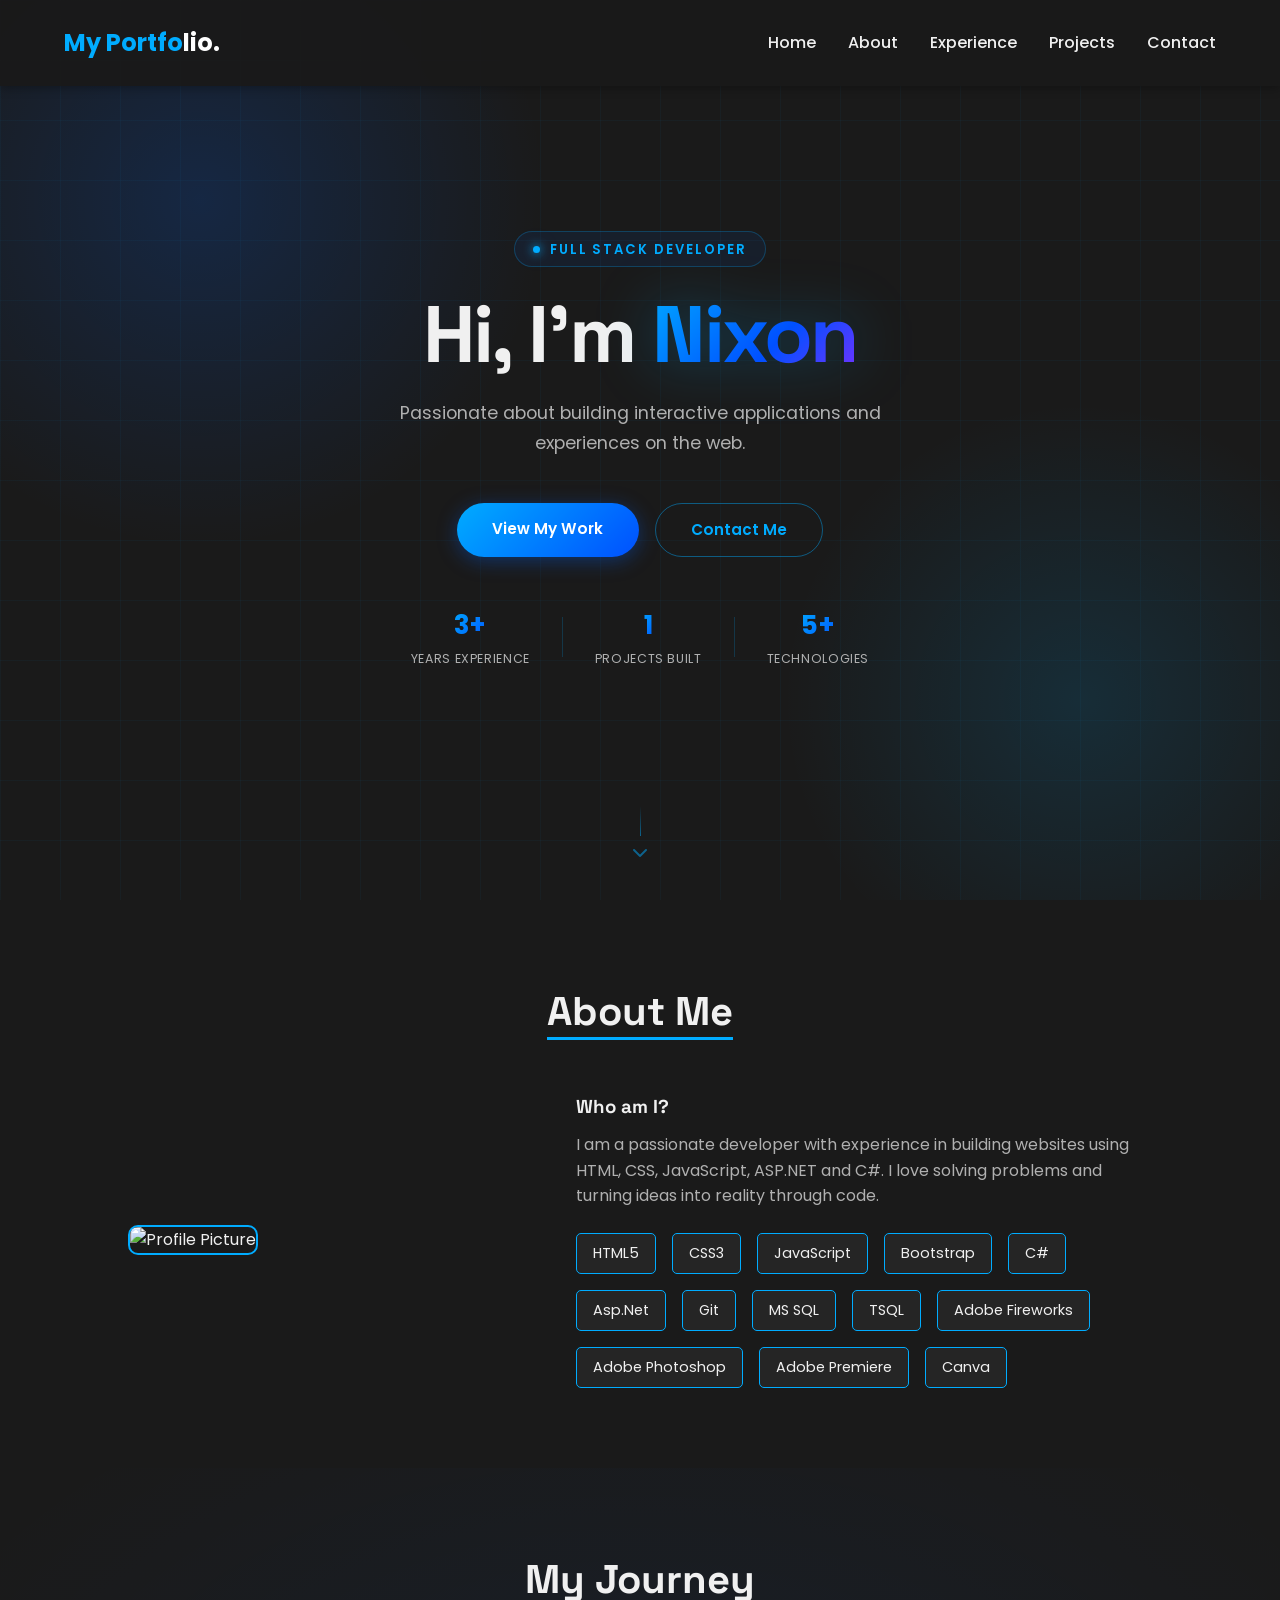
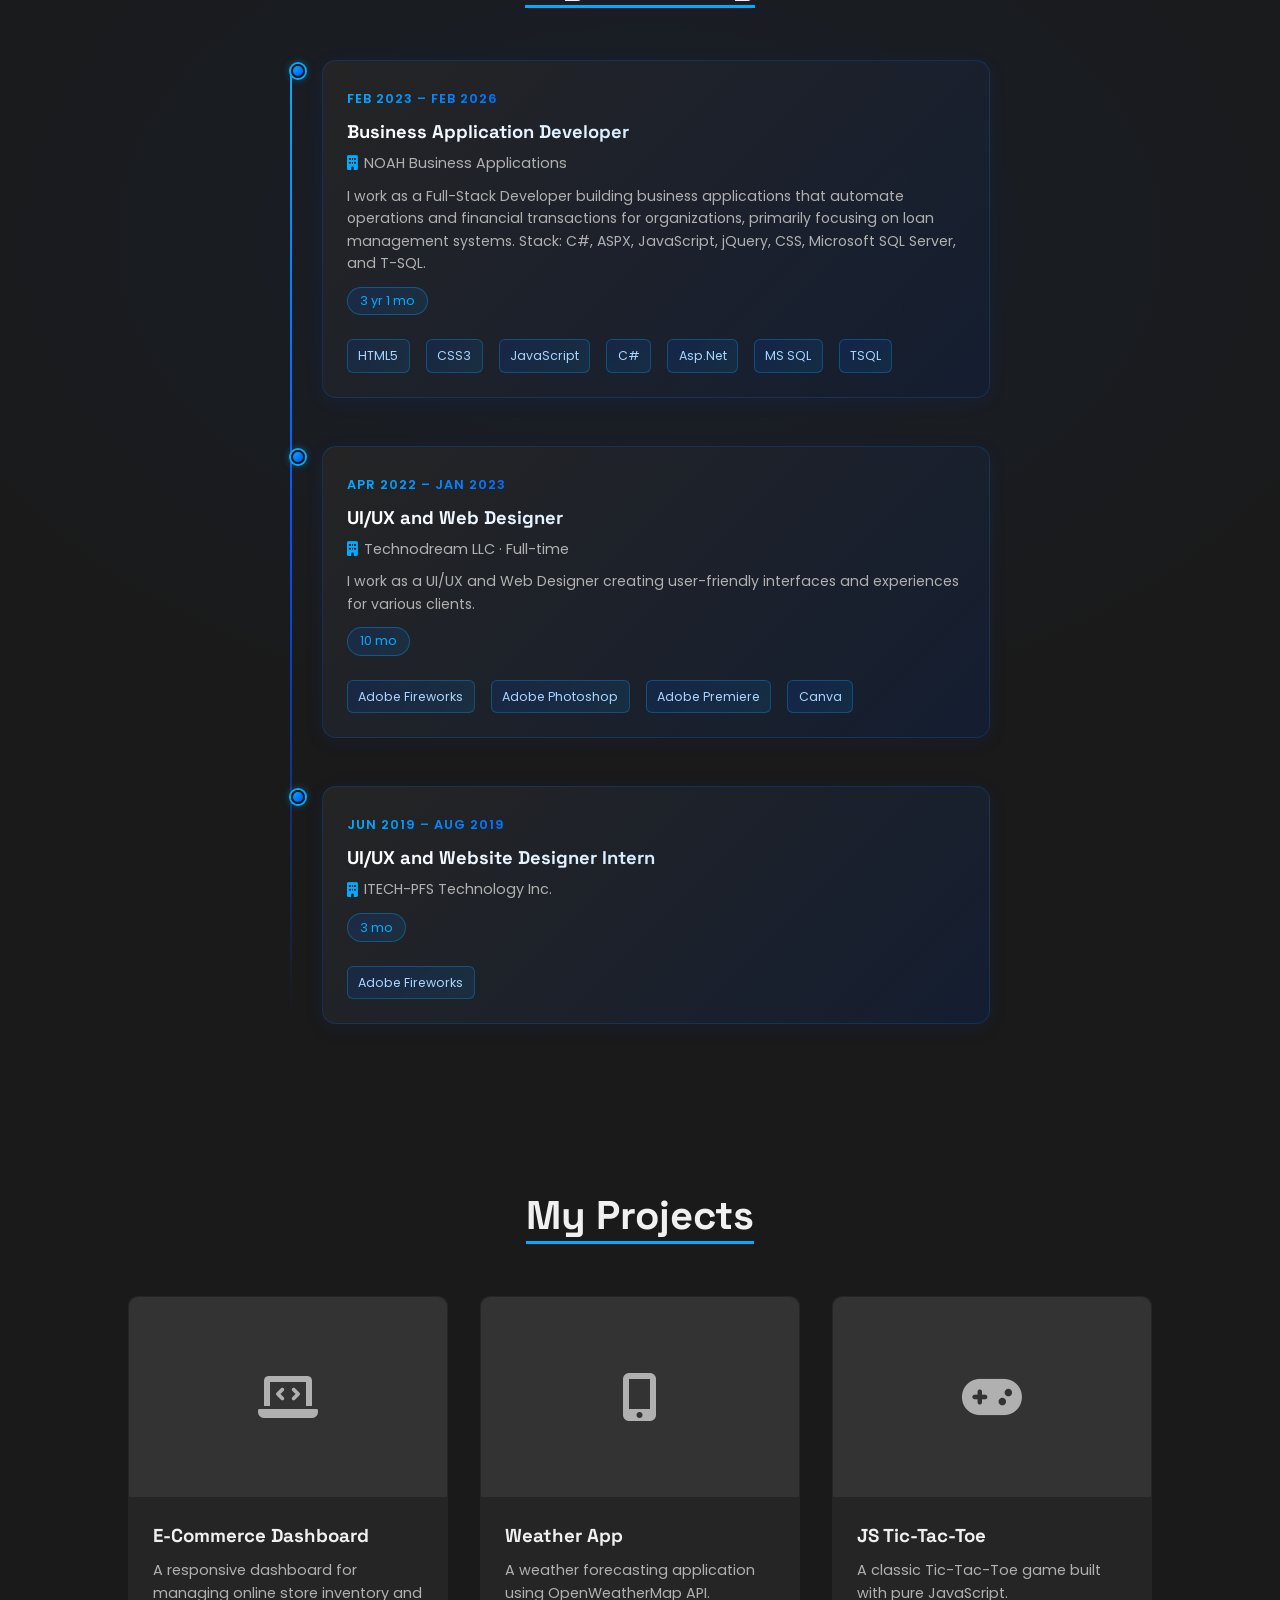
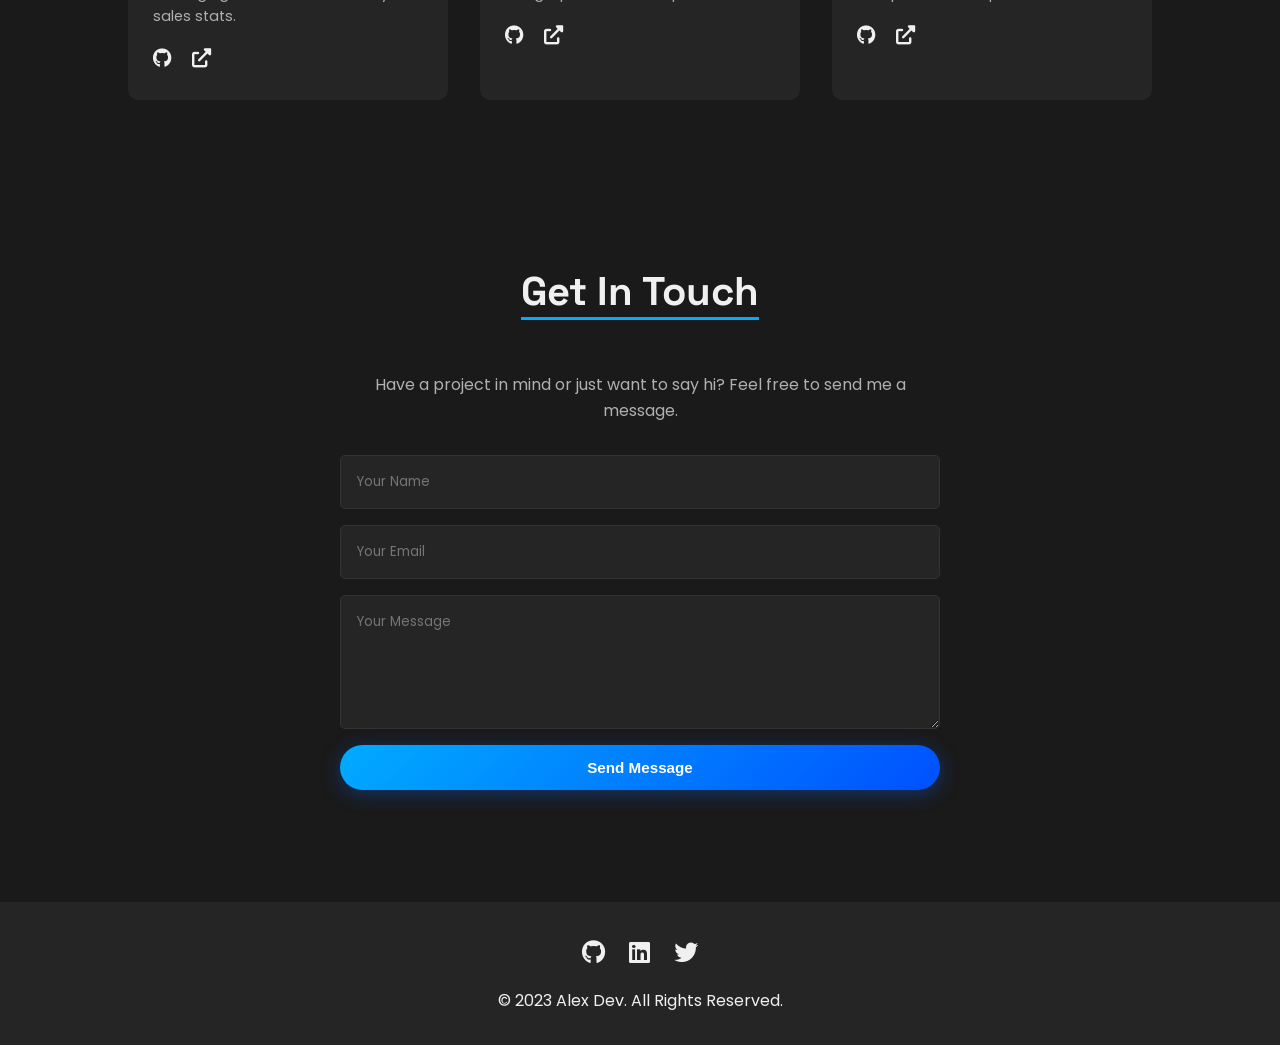
==== index.html @ 1239290d "rename Index.html to index.html" ====
<!DOCTYPE html>
<html lang="en">
<head>
    <meta charset="UTF-8">
    <meta name="viewport" content="width=device-width, initial-scale=1.0">
    <title>My Portfolio</title>
    <!-- Google Fonts -->
    <link href="https://fonts.googleapis.com/css2?family=Space+Grotesk:wght@500;700&family=Poppins:wght@300;400;600&display=swap" rel="stylesheet">
    <!-- Font Awesome for Icons -->
    <link rel="stylesheet" href="https://cdnjs.cloudflare.com/ajax/libs/font-awesome/6.0.0/css/all.min.css">
    <link rel="stylesheet" href="style.css">

    <script src="script.js" defer></script>
</head>
<body>

    <!-- Navigation -->
    <nav>
        <div class="logo">My Portfo<span style="color: white;">lio.</span></div>
        <ul class="nav-links">
            <li><a href="#home">Home</a></li>
            <li><a href="#about">About</a></li>
            <li><a href="#experience">Experience</a></li>
            <li><a href="#projects">Projects</a></li>
            <li><a href="#contact">Contact</a></li>
        </ul>
    </nav>

    <!-- Hero Section -->
    <section id="home" class="hero">
        <div class="hero-grid"></div>
        <div class="hero-content">
            <p class="hero-label"><span></span> Full Stack Developer</p>
            <h1>Hi, I'm <span>Nixon</span></h1>
            <p class="hero-sub">Passionate about building interactive applications and experiences on the web.</p>
            <div class="hero-btns">
                <a href="#projects" class="btn">View My Work</a>
                <a href="#contact" class="btn btn-outline">Contact Me</a>
            </div>
            <div class="hero-stats">
                <div class="hero-stat">
                    <strong>3+</strong>
                    <span>Years Experience</span>
                </div>
                <div class="hero-divider"></div>
                <div class="hero-stat">
                    <strong>1</strong>
                    <span>Projects Built</span>
                </div>
                <div class="hero-divider"></div>
                <div class="hero-stat">
                    <strong>5+</strong>
                    <span>Technologies</span>
                </div>
            </div>
        </div>
        <div class="scroll-indicator">
            <i class="fas fa-chevron-down"></i>
        </div>
    </section>

    <!-- About Section -->
    <section id="about">
        <h2 class="section-title"><span>About Me</span></h2>
        <div class="about-container">
            <div class="about-img">
                <!-- Replace src with your image -->
                <img src="https://via.placeholder.com/400x400" alt="Profile Picture">
            </div>
            <div class="about-text">
                <h3>Who am I?</h3>
                <p style="color: var(--text-gray); margin-top: 10px;">
                    I am a passionate developer with experience in building websites using HTML, CSS, JavaScript, ASP.NET and C#. I love solving problems and turning ideas into reality through code.
                </p>
                <div class="skills">
                    <span class="skill-tag">HTML5</span>
                    <span class="skill-tag">CSS3</span>
                    <span class="skill-tag">JavaScript</span>
                    <span class="skill-tag">Bootstrap</span>
                    <span class="skill-tag">C#</span>
                    <span class="skill-tag">Asp.Net</span>
                    <span class="skill-tag">Git</span>
                    <span class="skill-tag">MS SQL</span>
                    <span class="skill-tag">TSQL</span>
                    <span class="skill-tag">Adobe Fireworks</span>
                    <span class="skill-tag">Adobe Photoshop</span>
                    <span class="skill-tag">Adobe Premiere</span>
                    <span class="skill-tag">Canva</span>
                </div>
            </div>
        </div>
    </section>

    <!-- Experience Section -->
    <section id="experience">
        <h2 class="section-title"><span>My Journey</span></h2>
        <div class="timeline">

            <div class="timeline-item">
                <div class="timeline-marker">
                    <div class="timeline-dot"></div>
                </div>
                <div class="timeline-content">
                    <span class="timeline-date">Feb 2023 – Feb 2026</span>
                    <h3>Business Application Developer</h3>
                    <p class="timeline-company"><i class="fas fa-building"></i> NOAH Business Applications</p>
                    <p class="timeline-desc">I work as a Full-Stack Developer building business applications that automate operations and financial transactions for organizations, primarily focusing on loan management systems. Stack: C#, ASPX, JavaScript, jQuery, CSS, Microsoft SQL Server, and T-SQL.</p>
                    <span class="timeline-duration">3 yr 1 mo</span>
                     <div class="skills">
                        <span class="skill-tag-experience">HTML5</span>
                        <span class="skill-tag-experience">CSS3</span>
                        <span class="skill-tag-experience">JavaScript</span>
                        <span class="skill-tag-experience">C#</span>
                        <span class="skill-tag-experience">Asp.Net</span>
                        <span class="skill-tag-experience">MS SQL</span>
                        <span class="skill-tag-experience">TSQL</span>
                    </div>
                </div>
            </div>

            <div class="timeline-item">
                <div class="timeline-marker">
                    <div class="timeline-dot"></div>
                </div>
                <div class="timeline-content">
                    <span class="timeline-date">Apr 2022 – Jan 2023</span>
                    <h3>UI/UX and Web Designer</h3>
                    <p class="timeline-company"><i class="fas fa-building"></i> Technodream LLC · Full-time</p>
                    <p class="timeline-desc">I work as a UI/UX and Web Designer creating user-friendly interfaces and experiences for various clients.</p>
                    <span class="timeline-duration">10 mo</span>
                    <div class="skills">
                        <span class="skill-tag-experience">Adobe Fireworks</span>
                        <span class="skill-tag-experience">Adobe Photoshop</span>
                        <span class="skill-tag-experience">Adobe Premiere</span>
                        <span class="skill-tag-experience">Canva</span>
                    </div>
                </div>
            </div>

            <div class="timeline-item">
                <div class="timeline-marker">
                    <div class="timeline-dot"></div>
                </div>
                <div class="timeline-content">
                    <span class="timeline-date">Jun 2019 – Aug 2019</span>
                    <h3>UI/UX and Website Designer Intern</h3>
                    <p class="timeline-company"><i class="fas fa-building"></i> ITECH-PFS Technology Inc.</p>
                    <span class="timeline-duration">3 mo</span>
                     <div class="skills">
                        <span class="skill-tag-experience">Adobe Fireworks</span>
                    </div>
                </div>
            </div>

        </div>
    </section>

    <!-- Projects Section -->
    <section id="projects">
        <h2 class="section-title"><span>My Projects</span></h2>
        <div class="projects-grid">
            
            <!-- Project 1 -->
            <div class="project-card">
                <div class="project-img">
                    <i class="fas fa-laptop-code fa-3x"></i>
                </div>
                <div class="project-info">
                    <h3>E-Commerce Dashboard</h3>
                    <p>A responsive dashboard for managing online store inventory and sales stats.</p>
                    <div class="project-links">
                        <a href="#"><i class="fab fa-github"></i></a>
                        <a href="#"><i class="fas fa-external-link-alt"></i></a>
                    </div>
                </div>
            </div>

            <!-- Project 2 -->
            <div class="project-card">
                <div class="project-img">
                    <i class="fas fa-mobile-alt fa-3x"></i>
                </div>
                <div class="project-info">
                    <h3>Weather App</h3>
                    <p>A weather forecasting application using OpenWeatherMap API.</p>
                    <div class="project-links">
                        <a href="#"><i class="fab fa-github"></i></a>
                        <a href="#"><i class="fas fa-external-link-alt"></i></a>
                    </div>
                </div>
            </div>

            <!-- Project 3 -->
            <div class="project-card">
                <div class="project-img">
                    <i class="fas fa-gamepad fa-3x"></i>
                </div>
                <div class="project-info">
                    <h3>JS Tic-Tac-Toe</h3>
                    <p>A classic Tic-Tac-Toe game built with pure JavaScript.</p>
                    <div class="project-links">
                        <a href="#"><i class="fab fa-github"></i></a>
                        <a href="#"><i class="fas fa-external-link-alt"></i></a>
                    </div>
                </div>
            </div>

        </div>
    </section>

    <!-- Contact Section -->
    <section id="contact">
        <h2 class="section-title"><span>Get In Touch</span></h2>
        <div class="contact-container">
            <p style="color: var(--text-gray); margin-bottom: 2rem;">
                Have a project in mind or just want to say hi? Feel free to send me a message.
            </p>
            <form class="contact-form">
                <input type="text" placeholder="Your Name" required>
                <input type="email" placeholder="Your Email" required>
                <textarea rows="5" placeholder="Your Message" required></textarea>
                <button type="submit" class="btn">Send Message</button>
            </form>
        </div>
    </section>

    <!-- Footer -->
    <footer>
        <div class="social-links">
            <a href="#"><i class="fab fa-github"></i></a>
            <a href="#"><i class="fab fa-linkedin"></i></a>
            <a href="#"><i class="fab fa-twitter"></i></a>
        </div>
        <p>&copy; 2023 Alex Dev. All Rights Reserved.</p>
    </footer>

</body>
</html>
---- style.css ----
/* --- CSS VARIABLES & RESET --- */
        :root {
            --primary-color: #00acff; /* Blue Accent */
            --bg-dark: #1a1a1a;
            --bg-light: #252525;
            --text-light: #f0f0f0;
            --text-gray: #b0b0b0;
            --transition: all 0.3s ease-in-out;
        }

        * {
            margin: 0;
            padding: 0;
            box-sizing: border-box;
        }

        html {
            scroll-behavior: smooth;
        }

        body {
            font-family: 'Poppins', sans-serif;
            background-color: var(--bg-dark);
            color: var(--text-light);
            line-height: 1.6;
        }

        h1, h2, h3 {
            font-family: 'Space Grotesk', sans-serif;
        }

        a {
            text-decoration: none;
            color: inherit;
        }

        ul {
            list-style: none;
        }

        /* --- NAVIGATION --- */
        nav {
            display: flex;
            justify-content: space-between;
            align-items: center;
            padding: 1.5rem 5%;
            background-color: rgba(26, 26, 26, 0.95);
            position: fixed;
            width: 100%;
            top: 0;
            z-index: 1000;
            box-shadow: 0 2px 10px rgba(0,0,0,0.3);
        }

        .logo {
            font-size: 1.5rem;
            font-weight: 700;
            color: var(--primary-color);
        }

        .nav-links {
            display: flex;
            gap: 2rem;
        }

        .nav-links a {
            font-weight: 500;
            transition: var(--transition);
        }

        .nav-links a:hover {
            color: var(--primary-color);
        }

        /* --- HERO SECTION --- */
        .hero {
            height: 100vh;
            display: flex;
            align-items: center;
            justify-content: center;
            text-align: center;
            padding: 0 20px;
            position: relative;
            overflow: hidden;
            background: #1a1a1a;
        }

        /* Animated gradient orbs */
        .hero::before {
            content: '';
            position: absolute;
            width: 700px;
            height: 700px;
            border-radius: 50%;
            background: radial-gradient(circle, rgba(0, 100, 255, 0.18) 0%, transparent 70%);
            top: -150px;
            left: -150px;
            animation: orbFloat 10s ease-in-out infinite alternate;
            pointer-events: none;
        }

        .hero::after {
            content: '';
            position: absolute;
            width: 600px;
            height: 600px;
            border-radius: 50%;
            background: radial-gradient(circle, rgba(0, 172, 255, 0.13) 0%, transparent 70%);
            bottom: -100px;
            right: -100px;
            animation: orbFloat 13s ease-in-out infinite alternate-reverse;
            pointer-events: none;
        }

        @keyframes orbFloat {
            from { transform: translate(0, 0) scale(1); }
            to   { transform: translate(60px, 40px) scale(1.1); }
        }

        /* Subtle grid lines */
        .hero-grid {
            position: absolute;
            inset: 0;
            background-image:
                linear-gradient(rgba(0, 172, 255, 0.04) 1px, transparent 1px),
                linear-gradient(90deg, rgba(0, 172, 255, 0.04) 1px, transparent 1px);
            background-size: 60px 60px;
            pointer-events: none;
        }

        .hero-content {
            position: relative;
            z-index: 1;
            animation: fadeUp 0.9s ease both;
        }

        @keyframes fadeUp {
            from { opacity: 0; transform: translateY(28px); }
            to   { opacity: 1; transform: translateY(0); }
        }

        .hero-label {
            display: inline-flex;
            align-items: center;
            gap: 0.6rem;
            font-size: 0.82rem;
            font-weight: 600;
            letter-spacing: 0.15em;
            text-transform: uppercase;
            color: #00acff;
            margin-bottom: 1.5rem;
            background: rgba(0, 100, 255, 0.08);
            border: 1px solid rgba(0, 172, 255, 0.25);
            padding: 0.4rem 1.1rem;
            border-radius: 50px;
            backdrop-filter: blur(4px);
        }

        .hero-label span {
            display: inline-block;
            width: 7px;
            height: 7px;
            border-radius: 50%;
            background: #00acff;
            box-shadow: 0 0 10px #00acff, 0 0 20px rgba(0,172,255,0.4);
            animation: pulse 2s ease infinite;
        }

        @keyframes pulse {
            0%, 100% { opacity: 1; box-shadow: 0 0 10px #00acff, 0 0 20px rgba(0,172,255,0.4); }
            50%       { opacity: 0.5; box-shadow: 0 0 4px #00acff; }
        }

        .hero-content h1 {
            font-size: clamp(3rem, 7.5vw, 5rem);
            font-weight: 700;
            line-height: 1.08;
            letter-spacing: -0.03em;
            margin-bottom: 1.25rem;
        }

        .hero-content h1 span {
            background: linear-gradient(135deg, #00acff 0%, #0050ff 60%, #7b2fff 100%);
            -webkit-background-clip: text;
            -webkit-text-fill-color: transparent;
            background-clip: text;
            filter: drop-shadow(0 0 30px rgba(0, 172, 255, 0.35));
        }

        .hero-sub {
            font-size: 1.1rem;
            color: var(--text-gray);
            max-width: 500px;
            margin: 0 auto 2.75rem;
            line-height: 1.75;
        }

        .hero-btns {
            display: flex;
            gap: 1rem;
            justify-content: center;
            flex-wrap: wrap;
        }

        /* Floating badges below buttons */
        .hero-stats {
            display: flex;
            gap: 2rem;
            justify-content: center;
            margin-top: 3rem;
            flex-wrap: wrap;
        }

        .hero-stat {
            display: flex;
            flex-direction: column;
            align-items: center;
            gap: 0.2rem;
        }

        .hero-stat strong {
            font-size: 1.6rem;
            font-weight: 700;
            background: linear-gradient(135deg, #00acff, #0050ff);
            -webkit-background-clip: text;
            -webkit-text-fill-color: transparent;
            background-clip: text;
        }

        .hero-stat span {
            font-size: 0.78rem;
            color: var(--text-gray);
            letter-spacing: 0.05em;
            text-transform: uppercase;
        }

        .hero-divider {
            width: 1px;
            height: 40px;
            background: rgba(0, 172, 255, 0.2);
            align-self: center;
        }

        /* --- SCROLL INDICATOR --- */
        .scroll-indicator {
            position: absolute;
            bottom: 2.5rem;
            left: 50%;
            transform: translateX(-50%);
            color: rgba(0, 172, 255, 0.5);
            font-size: 1rem;
            animation: bounce 2s ease infinite;
            z-index: 1;
            display: flex;
            flex-direction: column;
            align-items: center;
            gap: 0.3rem;
        }

        .scroll-indicator::before {
            content: '';
            display: block;
            width: 1px;
            height: 30px;
            background: linear-gradient(to bottom, transparent, rgba(0, 172, 255, 0.5));
            margin-bottom: 0.2rem;
        }

        @keyframes bounce {
            0%, 100% { transform: translateX(-50%) translateY(0); opacity: 0.5; }
            50%       { transform: translateX(-50%) translateY(8px); opacity: 1; }
        }

        .btn {
            display: inline-block;
            padding: 0.85rem 2.2rem;
            background: linear-gradient(135deg, #00acff, #0050ff);
            color: #fff;
            border-radius: 50px;
            font-weight: 600;
            font-size: 0.95rem;
            transition: var(--transition);
            border: none;
            box-shadow: 0 4px 20px rgba(0, 100, 255, 0.35);
            position: relative;
            overflow: hidden;
        }

        .btn::after {
            content: '';
            position: absolute;
            inset: 0;
            background: linear-gradient(135deg, rgba(255,255,255,0.15), transparent);
            opacity: 0;
            transition: opacity 0.3s;
        }

        .btn:hover {
            transform: translateY(-2px);
            box-shadow: 0 8px 30px rgba(0, 100, 255, 0.5);
        }

        .btn:hover::after {
            opacity: 1;
        }

        .btn-outline {
            background: transparent;
            color: #00acff;
            border: 1.5px solid rgba(0, 172, 255, 0.45);
            box-shadow: none;
        }

        .btn-outline:hover {
            background: rgba(0, 100, 255, 0.1);
            border-color: #00acff;
            box-shadow: 0 0 20px rgba(0, 172, 255, 0.2);
            transform: translateY(-2px);
        }

        .btn-outline::after {
            display: none;
        }

        /* --- SECTIONS GENERAL --- */
        section {
            padding: 5rem 10%;
        }

        .section-title {
            text-align: center;
            font-size: 2.5rem;
            margin-bottom: 3rem;
        }

        .section-title span {
            border-bottom: 3px solid var(--primary-color);
        }

        /* --- ABOUT SECTION --- */
        .about-container {
            display: flex;
            align-items: center;
            gap: 3rem;
            flex-wrap: wrap;
            justify-content: center;
        }

        .about-img {
            flex: 1;
            min-width: 300px;
            max-width: 400px;
        }

        .about-img img {
            width: 100%;
            border-radius: 10px;
            border: 2px solid var(--primary-color);
        }

        .about-text {
            flex: 1;
            min-width: 300px;
        }

        .skills {
            margin-top: 1.5rem;
            display: flex;
            flex-wrap: wrap;
            gap: 1rem;
        }

        .skill-tag {
            background-color: var(--bg-light);
            padding: 0.5rem 1rem;
            border-radius: 5px;
            font-size: 0.9rem;
            border: 1px solid var(--primary-color);
        }


        /* --- EXPERIENCE / TIMELINE --- */
        #experience {
            background: radial-gradient(ellipse 90% 60% at 50% 30%, rgba(0, 100, 255, 0.07) 0%, transparent 70%);
            position: relative;
        }

        .timeline {
            position: relative;
            max-width: 700px;
            margin: 0 auto;
            padding-left: 2rem;
        }

        .timeline::before {
            content: '';
            position: absolute;
            left: 0;
            top: 8px;
            bottom: 8px;
            width: 2px;
            background: linear-gradient(to bottom, #00acff, #0050ff, transparent);
        }

        .timeline-item {
            position: relative;
            display: flex;
            gap: 1.75rem;
            padding-bottom: 3rem;
        }

        .timeline-item:last-child {
            padding-bottom: 0;
        }

        .timeline-marker {
            position: absolute;
            left: -2rem;
            top: 4px;
            display: flex;
            align-items: center;
            justify-content: center;
            width: 1rem;
        }

        .timeline-dot {
            width: 14px;
            height: 14px;
            border-radius: 50%;
            background: linear-gradient(135deg, #00acff, #0050ff);
            border: 2px solid var(--bg-dark);
            box-shadow: 0 0 8px rgba(0, 172, 255, 0.7), 0 0 0 2px #00acff;
            flex-shrink: 0;
        }

        .timeline-content {
            background: linear-gradient(135deg, rgba(37, 37, 37, 0.95) 0%, rgba(20, 30, 50, 0.95) 100%);
            border: 1px solid rgba(0, 120, 255, 0.2);
            border-radius: 14px;
            padding: 1.5rem;
            width: 100%;
            transition: var(--transition);
            box-shadow: 0 4px 20px rgba(0, 80, 255, 0.08);
        }

        .timeline-content:hover {
            border-color: #00acff;
            transform: translateX(6px);
            box-shadow: 0 8px 32px rgba(0, 100, 255, 0.18), inset 0 0 0 1px rgba(0, 172, 255, 0.1);
        }

        .timeline-date {
            font-size: 0.8rem;
            font-weight: 600;
            letter-spacing: 0.08em;
            background: linear-gradient(90deg, #00acff, #0070ff);
            -webkit-background-clip: text;
            -webkit-text-fill-color: transparent;
            background-clip: text;
            text-transform: uppercase;
        }

        .timeline-content h3 {
            font-size: 1.15rem;
            margin: 0.4rem 0 0.35rem;
            background: linear-gradient(90deg, #ffffff, #a8d4ff);
            -webkit-background-clip: text;
            -webkit-text-fill-color: transparent;
            background-clip: text;
        }

        .timeline-company {
            font-size: 0.9rem;
            color: var(--text-gray);
            display: flex;
            align-items: center;
            gap: 0.4rem;
        }

        .timeline-company i {
            color: #00acff;
        }

        .timeline-desc {
            font-size: 0.88rem;
            color: var(--text-gray);
            margin-top: 0.6rem;
            line-height: 1.6;
        }

        .timeline-duration {
            display: inline-block;
            margin-top: 0.75rem;
            font-size: 0.8rem;
            background: linear-gradient(135deg, rgba(0, 80, 255, 0.15), rgba(0, 172, 255, 0.1));
            color: #00acff;
            padding: 0.2rem 0.75rem;
            border-radius: 50px;
            border: 1px solid rgba(0, 172, 255, 0.35);
        }

        .skill-tag-experience {
            background: linear-gradient(135deg, rgba(0, 60, 180, 0.2), rgba(0, 172, 255, 0.1));
            padding: 0.35rem 0.65rem;
            border-radius: 6px;
            font-size: 0.78rem;
            border: 1px solid rgba(0, 172, 255, 0.3);
            color: #a8d4ff;
            transition: var(--transition);
        }

        .skill-tag-experience:hover {
            background: linear-gradient(135deg, rgba(0, 80, 255, 0.35), rgba(0, 172, 255, 0.2));
            border-color: #00acff;
            color: #fff;
        }

        /* --- PROJECTS SECTION --- */
        .projects-grid {
            display: grid;
            grid-template-columns: repeat(auto-fit, minmax(300px, 1fr));
            gap: 2rem;
        }

        .project-card {
            background-color: var(--bg-light);
            border-radius: 10px;
            overflow: hidden;
            transition: var(--transition);
            border: 1px solid transparent;
        }

        .project-card:hover {
            transform: translateY(-10px);
            border-color: var(--primary-color);
        }

        .project-img {
            height: 200px;
            background-color: #333; /* Placeholder color */
            display: flex;
            align-items: center;
            justify-content: center;
            color: var(--text-gray);
        }

        .project-info {
            padding: 1.5rem;
        }

        .project-info h3 {
            margin-bottom: 0.5rem;
        }

        .project-info p {
            color: var(--text-gray);
            font-size: 0.9rem;
            margin-bottom: 1rem;
        }

        .project-links a {
            margin-right: 1rem;
            font-size: 1.2rem;
            color: var(--text-light);
        }

        .project-links a:hover {
            color: var(--primary-color);
        }

        /* --- CONTACT SECTION --- */
        .contact-container {
            max-width: 600px;
            margin: 0 auto;
            text-align: center;
        }

        .contact-form {
            display: flex;
            flex-direction: column;
            gap: 1rem;
        }

        input, textarea {
            width: 100%;
            padding: 1rem;
            background-color: var(--bg-light);
            border: 1px solid #333;
            border-radius: 5px;
            color: var(--text-light);
            font-family: inherit;
        }

        input:focus, textarea:focus {
            outline: none;
            border-color: var(--primary-color);
        }

        /* --- FOOTER --- */
        footer {
            background-color: var(--bg-light);
            padding: 2rem;
            text-align: center;
            margin-top: 2rem;
        }

        .social-links {
            margin-bottom: 1rem;
        }

        .social-links a {
            margin: 0 10px;
            font-size: 1.5rem;
            transition: var(--transition);
        }

        .social-links a:hover {
            color: var(--primary-color);
        }

        /* --- RESPONSIVE --- */
        @media (max-width: 768px) {
            .nav-links {
                display: none;
            }

            section {
                padding: 4rem 5%;
            }
        }
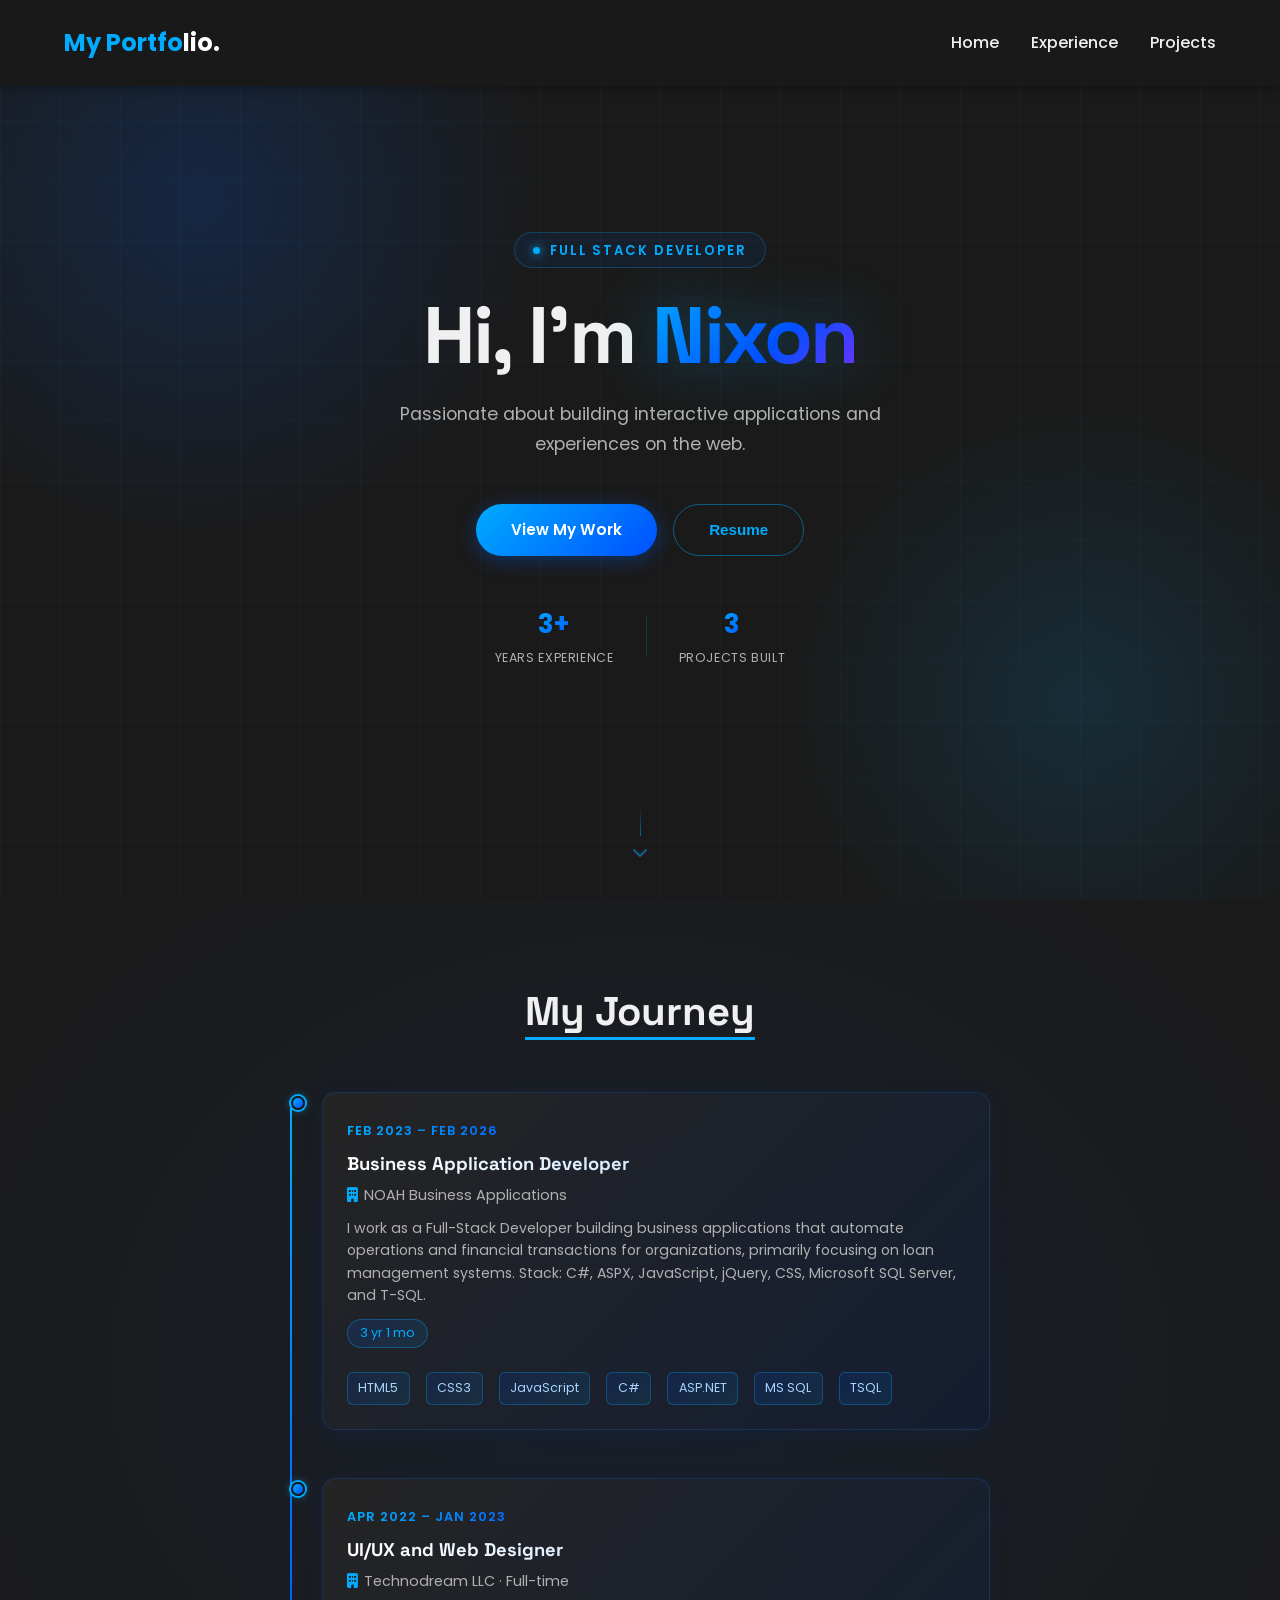
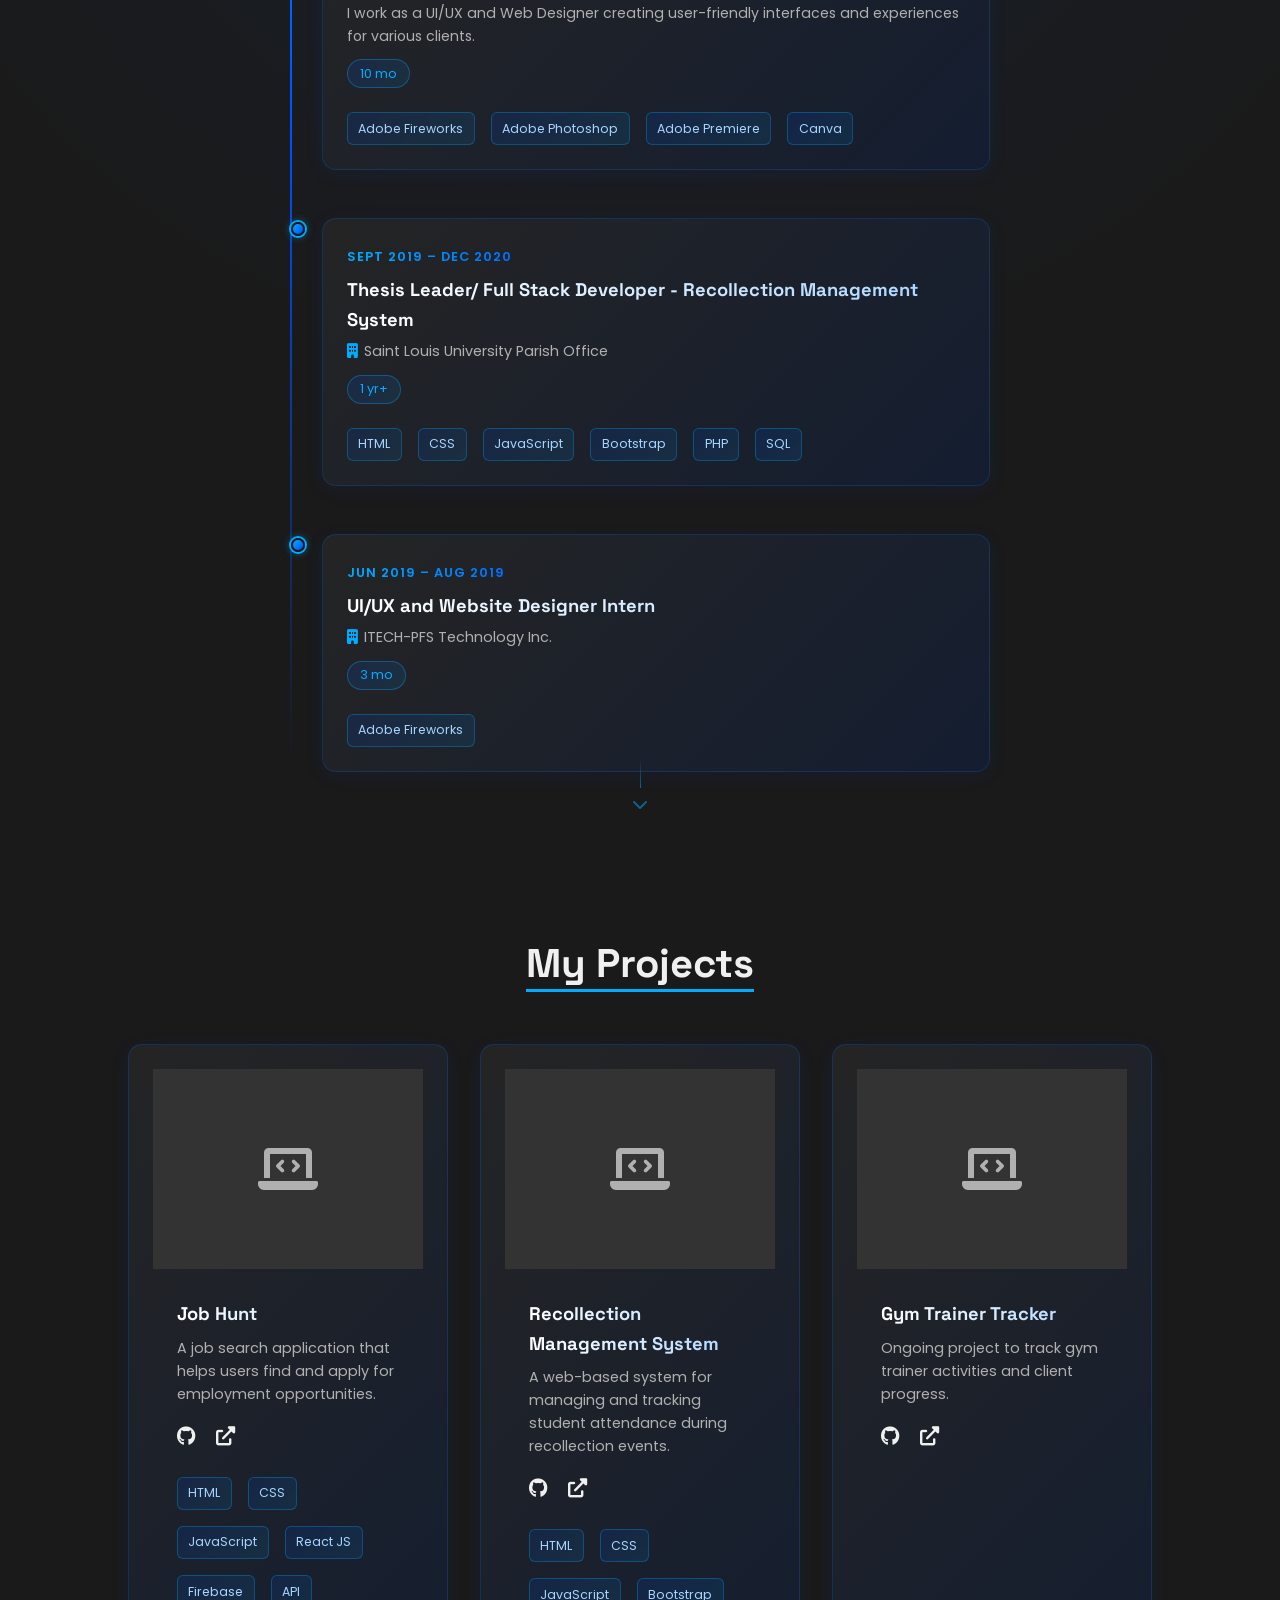
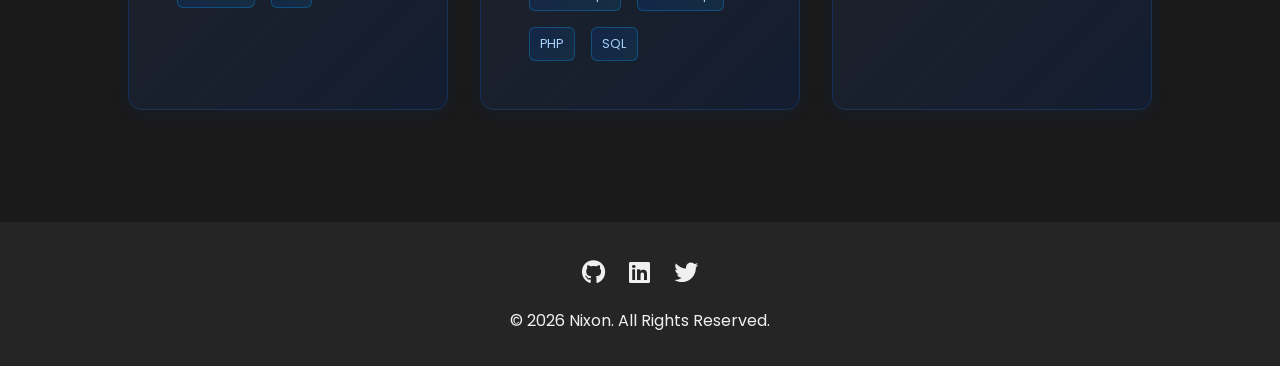
==== commit c20a057b: "New Update" ====
--- a/index.html
+++ b/index.html
@@ -4,12 +4,9 @@
     <meta charset="UTF-8">
     <meta name="viewport" content="width=device-width, initial-scale=1.0">
     <title>My Portfolio</title>
-    <!-- Google Fonts -->
     <link href="https://fonts.googleapis.com/css2?family=Space+Grotesk:wght@500;700&family=Poppins:wght@300;400;600&display=swap" rel="stylesheet">
-    <!-- Font Awesome for Icons -->
     <link rel="stylesheet" href="https://cdnjs.cloudflare.com/ajax/libs/font-awesome/6.0.0/css/all.min.css">
     <link rel="stylesheet" href="style.css">
-
     <script src="script.js" defer></script>
 </head>
 <body>
@@ -19,10 +16,8 @@
         <div class="logo">My Portfo<span style="color: white;">lio.</span></div>
         <ul class="nav-links">
             <li><a href="#home">Home</a></li>
-            <li><a href="#about">About</a></li>
             <li><a href="#experience">Experience</a></li>
             <li><a href="#projects">Projects</a></li>
-            <li><a href="#contact">Contact</a></li>
         </ul>
     </nav>
 
@@ -35,7 +30,7 @@
             <p class="hero-sub">Passionate about building interactive applications and experiences on the web.</p>
             <div class="hero-btns">
                 <a href="#projects" class="btn">View My Work</a>
-                <a href="#contact" class="btn btn-outline">Contact Me</a>
+                <button id="resume-btn" class="btn btn-outline">Resume</button>
             </div>
             <div class="hero-stats">
                 <div class="hero-stat">
@@ -44,50 +39,13 @@
                 </div>
                 <div class="hero-divider"></div>
                 <div class="hero-stat">
-                    <strong>1</strong>
+                    <strong>3</strong>
                     <span>Projects Built</span>
-                </div>
-                <div class="hero-divider"></div>
-                <div class="hero-stat">
-                    <strong>5+</strong>
-                    <span>Technologies</span>
                 </div>
             </div>
         </div>
         <div class="scroll-indicator">
             <i class="fas fa-chevron-down"></i>
-        </div>
-    </section>
-
-    <!-- About Section -->
-    <section id="about">
-        <h2 class="section-title"><span>About Me</span></h2>
-        <div class="about-container">
-            <div class="about-img">
-                <!-- Replace src with your image -->
-                <img src="https://via.placeholder.com/400x400" alt="Profile Picture">
-            </div>
-            <div class="about-text">
-                <h3>Who am I?</h3>
-                <p style="color: var(--text-gray); margin-top: 10px;">
-                    I am a passionate developer with experience in building websites using HTML, CSS, JavaScript, ASP.NET and C#. I love solving problems and turning ideas into reality through code.
-                </p>
-                <div class="skills">
-                    <span class="skill-tag">HTML5</span>
-                    <span class="skill-tag">CSS3</span>
-                    <span class="skill-tag">JavaScript</span>
-                    <span class="skill-tag">Bootstrap</span>
-                    <span class="skill-tag">C#</span>
-                    <span class="skill-tag">Asp.Net</span>
-                    <span class="skill-tag">Git</span>
-                    <span class="skill-tag">MS SQL</span>
-                    <span class="skill-tag">TSQL</span>
-                    <span class="skill-tag">Adobe Fireworks</span>
-                    <span class="skill-tag">Adobe Photoshop</span>
-                    <span class="skill-tag">Adobe Premiere</span>
-                    <span class="skill-tag">Canva</span>
-                </div>
-            </div>
         </div>
     </section>
 
@@ -111,7 +69,7 @@
                         <span class="skill-tag-experience">CSS3</span>
                         <span class="skill-tag-experience">JavaScript</span>
                         <span class="skill-tag-experience">C#</span>
-                        <span class="skill-tag-experience">Asp.Net</span>
+                        <span class="skill-tag-experience">ASP.NET</span>
                         <span class="skill-tag-experience">MS SQL</span>
                         <span class="skill-tag-experience">TSQL</span>
                     </div>
@@ -142,6 +100,26 @@
                     <div class="timeline-dot"></div>
                 </div>
                 <div class="timeline-content">
+                    <span class="timeline-date">Sept 2019 – Dec 2020</span>
+                    <h3>Thesis Leader/ Full Stack Developer - Recollection Management System</h3>
+                    <p class="timeline-company"><i class="fas fa-building"></i> Saint Louis University Parish Office</p>
+                    <span class="timeline-duration">1 yr+</span>
+                     <div class="skills">
+                        <span class="skill-tag-experience">HTML</span>
+                        <span class="skill-tag-experience">CSS</span>
+                        <span class="skill-tag-experience">JavaScript</span>
+                        <span class="skill-tag-experience">Bootstrap</span>
+                        <span class="skill-tag-experience">PHP</span>
+                        <span class="skill-tag-experience">SQL</span>
+                    </div>
+                </div>
+            </div>
+
+            <div class="timeline-item">
+                <div class="timeline-marker">
+                    <div class="timeline-dot"></div>
+                </div>
+                <div class="timeline-content">
                     <span class="timeline-date">Jun 2019 – Aug 2019</span>
                     <h3>UI/UX and Website Designer Intern</h3>
                     <p class="timeline-company"><i class="fas fa-building"></i> ITECH-PFS Technology Inc.</p>
@@ -152,86 +130,96 @@
                 </div>
             </div>
 
-        </div>
-    </section>
+
+        </div>
+
+        <div class="scroll-indicator">
+            <i class="fas fa-chevron-down"></i>
+        </div>
+    </section> 
 
     <!-- Projects Section -->
     <section id="projects">
+         <div class="projects-background"></div>
         <h2 class="section-title"><span>My Projects</span></h2>
         <div class="projects-grid">
             
-            <!-- Project 1 -->
-            <div class="project-card">
+            <div class="timeline-content">
                 <div class="project-img">
                     <i class="fas fa-laptop-code fa-3x"></i>
                 </div>
                 <div class="project-info">
-                    <h3>E-Commerce Dashboard</h3>
-                    <p>A responsive dashboard for managing online store inventory and sales stats.</p>
+                    <h3>Job Hunt</h3>
+                    <p>A job search application that helps users find and apply for employment opportunities.</p>
                     <div class="project-links">
-                        <a href="#"><i class="fab fa-github"></i></a>
-                        <a href="#"><i class="fas fa-external-link-alt"></i></a>
-                    </div>
-                </div>
-            </div>
-
-            <!-- Project 2 -->
-            <div class="project-card">
+                        <a href="https://github.com/nixonlemon24-dev/JobHuntBot" target="_blank" rel="noopener noreferrer"><i class="fab fa-github"></i></a>
+                        <a target="_blank" rel="noopener noreferrer"><i class="fas fa-external-link-alt"></i></a>
+                    </div>
+
+                    <div class="skills">
+                        <span class="skill-tag-experience">HTML</span>
+                        <span class="skill-tag-experience">CSS</span>
+                        <span class="skill-tag-experience">JavaScript</span>
+                        <span class="skill-tag-experience">React JS</span>
+                        <span class="skill-tag-experience">Firebase</span>
+                        <span class="skill-tag-experience">API</span>
+                    </div>
+
+                </div>
+            </div>
+
+            
+            <div class="timeline-content">
                 <div class="project-img">
-                    <i class="fas fa-mobile-alt fa-3x"></i>
+                    <i class="fas fa-laptop-code fa-3x"></i>
                 </div>
                 <div class="project-info">
-                    <h3>Weather App</h3>
-                    <p>A weather forecasting application using OpenWeatherMap API.</p>
+                    <h3>Recollection Management System</h3>
+                    <p>A web-based system for managing and tracking student attendance during recollection events.</p>
                     <div class="project-links">
-                        <a href="#"><i class="fab fa-github"></i></a>
-                        <a href="#"><i class="fas fa-external-link-alt"></i></a>
-                    </div>
-                </div>
-            </div>
-
-            <!-- Project 3 -->
-            <div class="project-card">
+                        <a target="_blank" rel="noopener noreferrer"><i class="fab fa-github"></i></a>
+                        <a target="_blank" rel="noopener noreferrer"><i class="fas fa-external-link-alt"></i></a>
+                    </div>
+
+                    <div class="skills">
+                        <span class="skill-tag-experience">HTML</span>
+                        <span class="skill-tag-experience">CSS</span>
+                        <span class="skill-tag-experience">JavaScript</span>
+                        <span class="skill-tag-experience">Bootstrap</span>
+                        <span class="skill-tag-experience">PHP</span>
+                        <span class="skill-tag-experience">SQL</span>
+                    </div>
+
+                </div>
+            </div>
+
+            <div class="timeline-content">
                 <div class="project-img">
-                    <i class="fas fa-gamepad fa-3x"></i>
+                    <i class="fas fa-laptop-code fa-3x"></i>
                 </div>
                 <div class="project-info">
-                    <h3>JS Tic-Tac-Toe</h3>
-                    <p>A classic Tic-Tac-Toe game built with pure JavaScript.</p>
+                    <h3>Gym Trainer Tracker</h3>
+                    <p>Ongoing project to track gym trainer activities and client progress.</p>
                     <div class="project-links">
-                        <a href="#"><i class="fab fa-github"></i></a>
-                        <a href="#"><i class="fas fa-external-link-alt"></i></a>
-                    </div>
-                </div>
-            </div>
-
-        </div>
-    </section>
-
-    <!-- Contact Section -->
-    <section id="contact">
-        <h2 class="section-title"><span>Get In Touch</span></h2>
-        <div class="contact-container">
-            <p style="color: var(--text-gray); margin-bottom: 2rem;">
-                Have a project in mind or just want to say hi? Feel free to send me a message.
-            </p>
-            <form class="contact-form">
-                <input type="text" placeholder="Your Name" required>
-                <input type="email" placeholder="Your Email" required>
-                <textarea rows="5" placeholder="Your Message" required></textarea>
-                <button type="submit" class="btn">Send Message</button>
-            </form>
+                        <a target="_blank" ><i class="fab fa-github"></i></a>
+                        <a target="_blank"><i class="fas fa-external-link-alt"></i></a>
+                    </div>
+                </div>
+            </div>
+
+
+       
         </div>
     </section>
 
     <!-- Footer -->
     <footer>
         <div class="social-links">
-            <a href="#"><i class="fab fa-github"></i></a>
-            <a href="#"><i class="fab fa-linkedin"></i></a>
-            <a href="#"><i class="fab fa-twitter"></i></a>
-        </div>
-        <p>&copy; 2023 Alex Dev. All Rights Reserved.</p>
+            <a href="https://github.com/nixonlemon24-dev" target="_blank" rel="noopener noreferrer"><i class="fab fa-github"></i></a>
+            <a><i class="fab fa-linkedin"></i></a>
+            <a><i class="fab fa-twitter"></i></a>
+        </div>
+        <p>&copy; 2026 Nixon. All Rights Reserved.</p>
     </footer>
 
 </body>
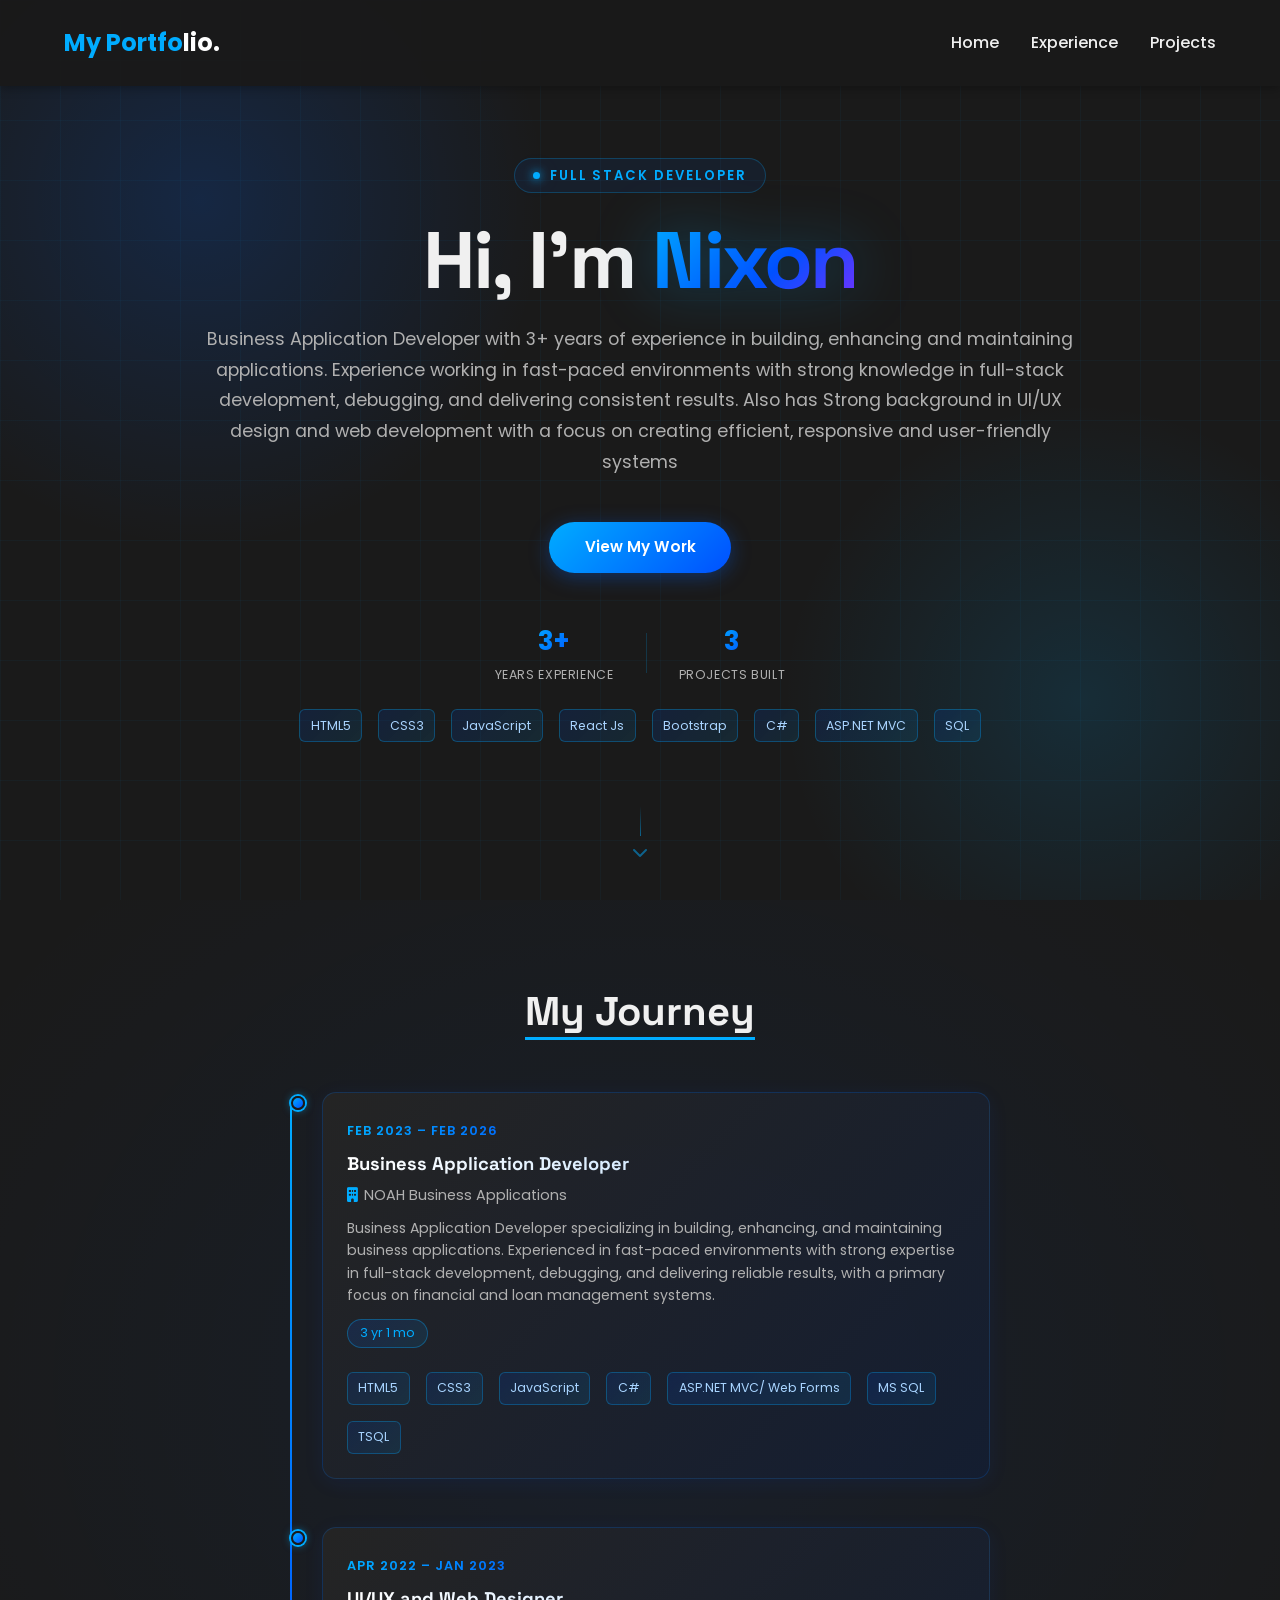
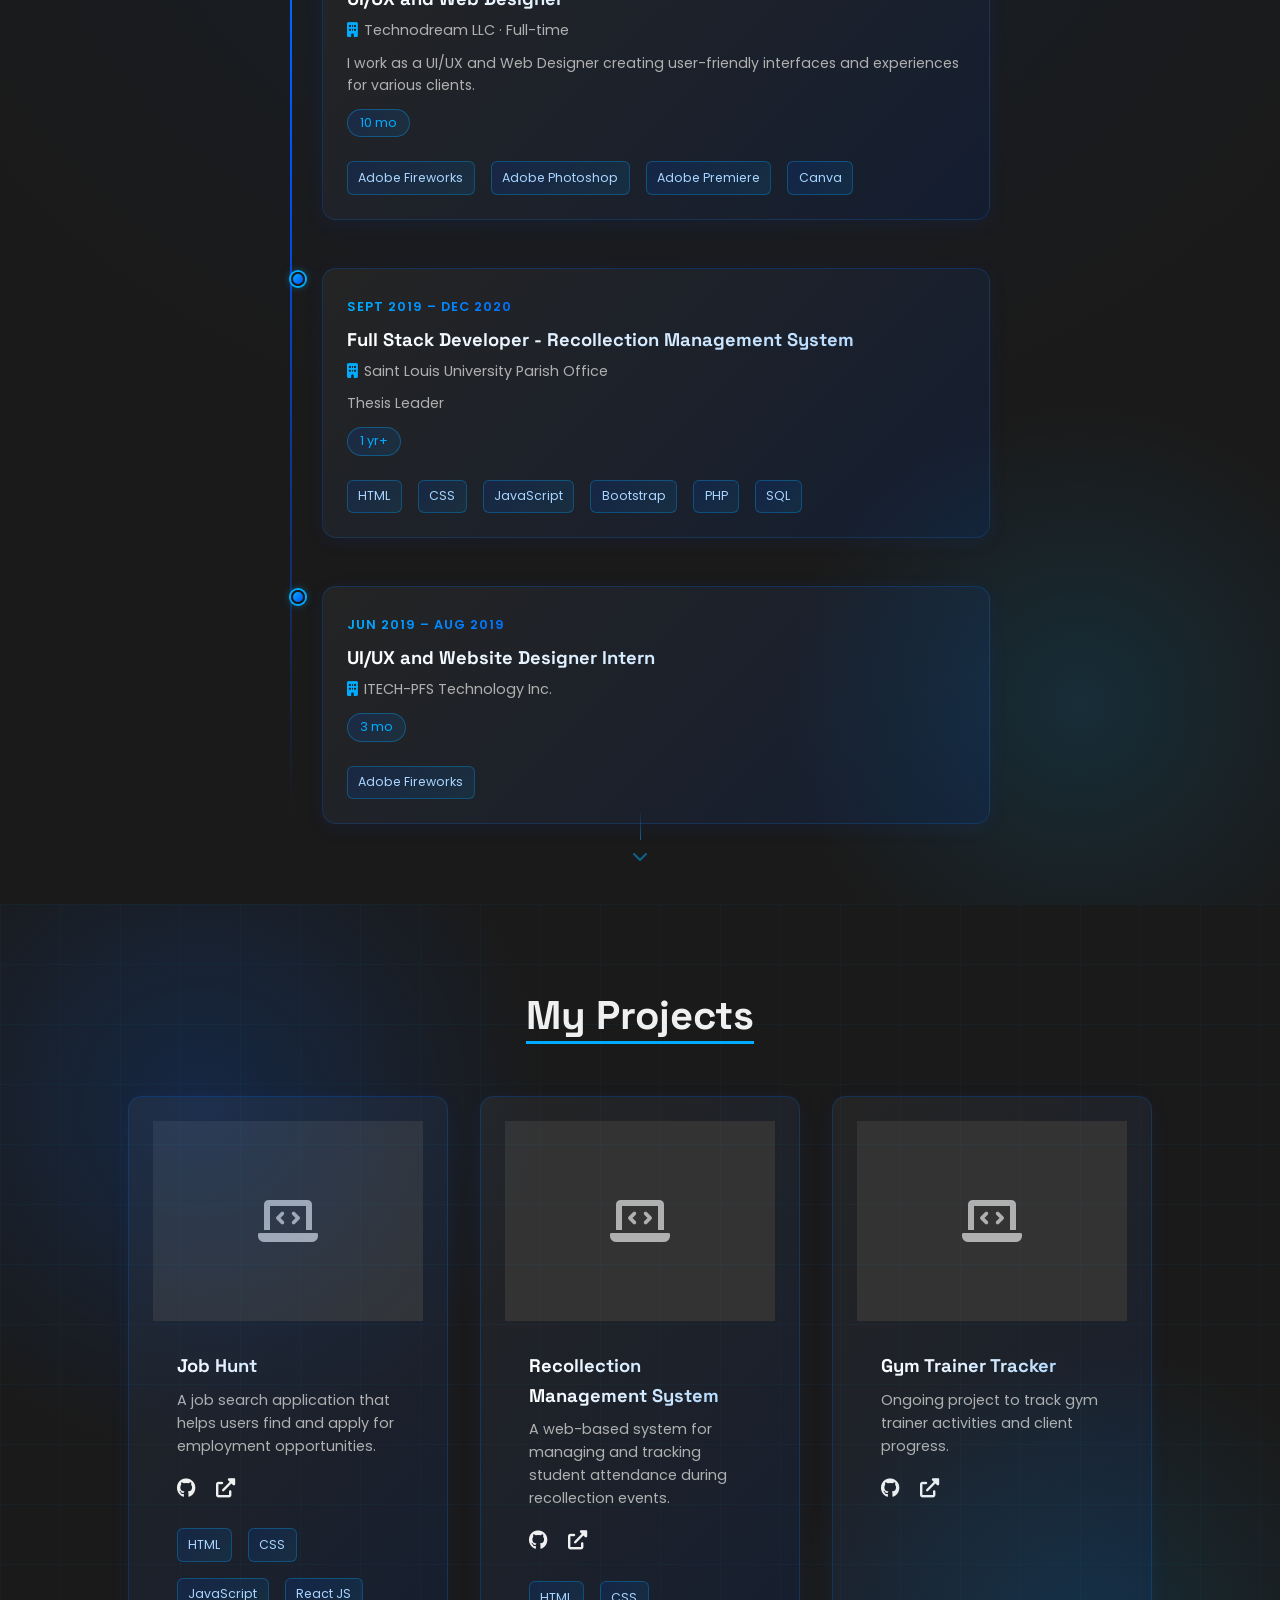
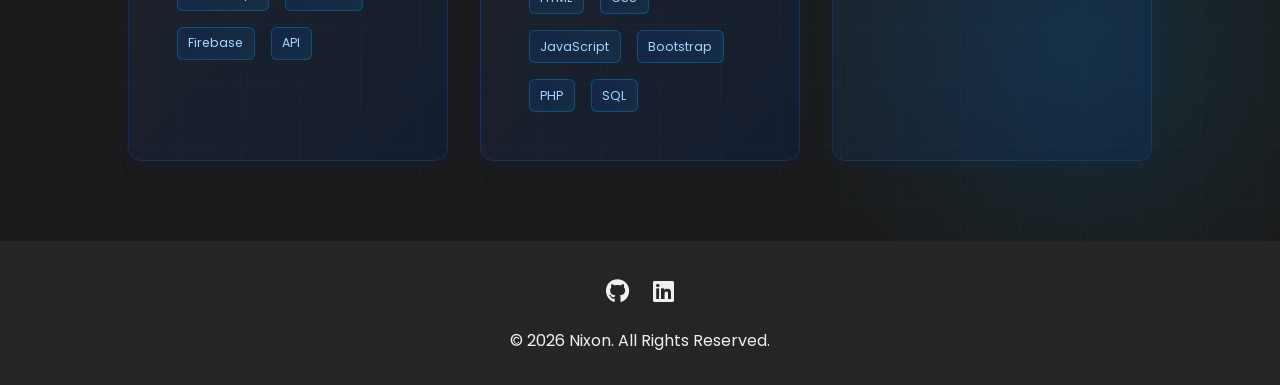
==== commit 1f292202: "update details and ui" ====
--- a/index.html
+++ b/index.html
@@ -27,10 +27,16 @@
         <div class="hero-content">
             <p class="hero-label"><span></span> Full Stack Developer</p>
             <h1>Hi, I'm <span>Nixon</span></h1>
-            <p class="hero-sub">Passionate about building interactive applications and experiences on the web.</p>
+            <p class="hero-sub">Business Application Developer with 3+ years of experience in building, enhancing and maintaining
+applications. Experience working in fast-paced environments with strong knowledge in full-stack
+development, debugging, and delivering consistent results. Also has Strong background in UI/UX design and
+web development with a focus on creating efficient, responsive and user-friendly systems</p>
             <div class="hero-btns">
                 <a href="#projects" class="btn">View My Work</a>
-                <button id="resume-btn" class="btn btn-outline">Resume</button>
+              <!-- <a href="mailto:nixon.jamel890@gmail.com" class="btn btn-outline">
+                    Gmail
+                    </a> -->
+
             </div>
             <div class="hero-stats">
                 <div class="hero-stat">
@@ -43,6 +49,18 @@
                     <span>Projects Built</span>
                 </div>
             </div>
+
+            <div class="hero-skills">
+                <span class="skill-tag-experience">HTML5</span>
+                <span class="skill-tag-experience">CSS3</span>
+                <span class="skill-tag-experience">JavaScript</span>
+                <span class="skill-tag-experience">React Js</span>
+                <span class="skill-tag-experience">Bootstrap</span>
+                <span class="skill-tag-experience">C#</span>
+                <span class="skill-tag-experience">ASP.NET MVC</span>
+                <span class="skill-tag-experience">SQL</span>
+            </div>
+
         </div>
         <div class="scroll-indicator">
             <i class="fas fa-chevron-down"></i>
@@ -62,14 +80,14 @@
                     <span class="timeline-date">Feb 2023 – Feb 2026</span>
                     <h3>Business Application Developer</h3>
                     <p class="timeline-company"><i class="fas fa-building"></i> NOAH Business Applications</p>
-                    <p class="timeline-desc">I work as a Full-Stack Developer building business applications that automate operations and financial transactions for organizations, primarily focusing on loan management systems. Stack: C#, ASPX, JavaScript, jQuery, CSS, Microsoft SQL Server, and T-SQL.</p>
+                    <p class="timeline-desc">Business Application Developer specializing in building, enhancing, and maintaining business applications. Experienced in fast-paced environments with strong expertise in full-stack development, debugging, and delivering reliable results, with a primary focus on financial and loan management systems.</p>
                     <span class="timeline-duration">3 yr 1 mo</span>
                      <div class="skills">
                         <span class="skill-tag-experience">HTML5</span>
                         <span class="skill-tag-experience">CSS3</span>
                         <span class="skill-tag-experience">JavaScript</span>
                         <span class="skill-tag-experience">C#</span>
-                        <span class="skill-tag-experience">ASP.NET</span>
+                        <span class="skill-tag-experience">ASP.NET MVC/ Web Forms</span>
                         <span class="skill-tag-experience">MS SQL</span>
                         <span class="skill-tag-experience">TSQL</span>
                     </div>
@@ -101,8 +119,9 @@
                 </div>
                 <div class="timeline-content">
                     <span class="timeline-date">Sept 2019 – Dec 2020</span>
-                    <h3>Thesis Leader/ Full Stack Developer - Recollection Management System</h3>
+                    <h3>Full Stack Developer - Recollection Management System</h3>
                     <p class="timeline-company"><i class="fas fa-building"></i> Saint Louis University Parish Office</p>
+                    <p class="timeline-desc"></i>   Thesis Leader</p>
                     <span class="timeline-duration">1 yr+</span>
                      <div class="skills">
                         <span class="skill-tag-experience">HTML</span>
@@ -216,11 +235,11 @@
     <footer>
         <div class="social-links">
             <a href="https://github.com/nixonlemon24-dev" target="_blank" rel="noopener noreferrer"><i class="fab fa-github"></i></a>
-            <a><i class="fab fa-linkedin"></i></a>
-            <a><i class="fab fa-twitter"></i></a>
+            <a href="https://www.linkedin.com/in/nixon-jamel-l-5b23ba3b3/" target="_blank" rel="noopener noreferrer"><i class="fab fa-linkedin"></i></a>
         </div>
         <p>&copy; 2026 Nixon. All Rights Reserved.</p>
     </footer>
 
 </body>
-</html>+</html>
+
--- a/style.css
+++ b/style.css
@@ -132,6 +132,9 @@
             position: relative;
             z-index: 1;
             animation: fadeUp 0.9s ease both;
+            display: flex;
+            flex-direction: column;
+            align-items: center;
         }
 
         @keyframes fadeUp {
@@ -190,7 +193,7 @@
         .hero-sub {
             font-size: 1.1rem;
             color: var(--text-gray);
-            max-width: 500px;
+            max-width: 900px;
             margin: 0 auto 2.75rem;
             line-height: 1.75;
         }
@@ -239,6 +242,13 @@
             height: 40px;
             background: rgba(0, 172, 255, 0.2);
             align-self: center;
+        }
+
+        .hero-skills {
+            margin-top: 1.5rem;
+            display: flex;
+            flex-wrap: wrap;
+            gap: 1rem;
         }
 
         /* --- SCROLL INDICATOR --- */
@@ -516,7 +526,7 @@
         }
 
         /* --- PROJECTS SECTION --- */
-        .projects-grid {
+       .projects-grid {
             display: grid;
             grid-template-columns: repeat(auto-fit, minmax(300px, 1fr));
             gap: 2rem;
@@ -568,40 +578,84 @@
             color: var(--primary-color);
         }
 
-        /* --- CONTACT SECTION --- */
-        .contact-container {
-            max-width: 600px;
-            margin: 0 auto;
-            text-align: center;
-        }
-
-        .contact-form {
-            display: flex;
-            flex-direction: column;
-            gap: 1rem;
-        }
-
-        input, textarea {
-            width: 100%;
-            padding: 1rem;
-            background-color: var(--bg-light);
-            border: 1px solid #333;
-            border-radius: 5px;
-            color: var(--text-light);
-            font-family: inherit;
-        }
-
-        input:focus, textarea:focus {
-            outline: none;
-            border-color: var(--primary-color);
-        }
+        #projects, #experience {
+            position: relative;
+            overflow: hidden;
+        }
+
+        #projects::before {
+            content: '';
+            position: absolute;
+            width: 700px;
+            height: 700px;
+            border-radius: 50%;
+            background: radial-gradient(circle, rgba(0, 100, 255, 0.18) 0%, transparent 70%);
+            top: -150px;
+            left: -150px;
+            animation: orbFloat 10s ease-in-out infinite alternate;
+            pointer-events: none;
+        }
+
+        #projects::after {
+            content: '';
+            position: absolute;
+            width: 600px;
+            height: 600px;
+            border-radius: 50%;
+            background: radial-gradient(circle, rgba(0, 172, 255, 0.13) 0%, transparent 70%);
+            bottom: -100px;
+            right: -100px;
+            animation: orbFloat 13s ease-in-out infinite alternate-reverse;
+            pointer-events: none;
+        }
+
+          #ex::before {
+            content: '';
+            position: absolute;
+            width: 700px;
+            height: 700px;
+            border-radius: 50%;
+            background: radial-gradient(circle, rgba(0, 100, 255, 0.18) 0%, transparent 70%);
+            top: -150px;
+            left: -150px;
+            animation: orbFloat 10s ease-in-out infinite alternate;
+            pointer-events: none;
+        }
+
+        #experience::after {
+            content: '';
+            position: absolute;
+            width: 600px;
+            height: 600px;
+            border-radius: 50%;
+            background: radial-gradient(circle, rgba(0, 172, 255, 0.13) 0%, transparent 70%);
+            bottom: -100px;
+            right: -100px;
+            animation: orbFloat 13s ease-in-out infinite alternate-reverse;
+            pointer-events: none;
+        }
+        /* Subtle grid lines */
+        .projects-background {
+            position: absolute;
+            inset: 0;
+            background-image:
+                linear-gradient(rgba(0, 172, 255, 0.04) 1px, transparent 1px),
+                linear-gradient(90deg, rgba(0, 172, 255, 0.04) 1px, transparent 1px);
+            background-size: 60px 60px;
+            pointer-events: none;
+        }
+
+        @keyframes orbFloat {
+            from { transform: translate(0, 0) scale(1); }
+            to   { transform: translate(60px, 40px) scale(1.1); }
+        }
+
 
         /* --- FOOTER --- */
         footer {
             background-color: var(--bg-light);
             padding: 2rem;
             text-align: center;
-            margin-top: 2rem;
         }
 
         .social-links {
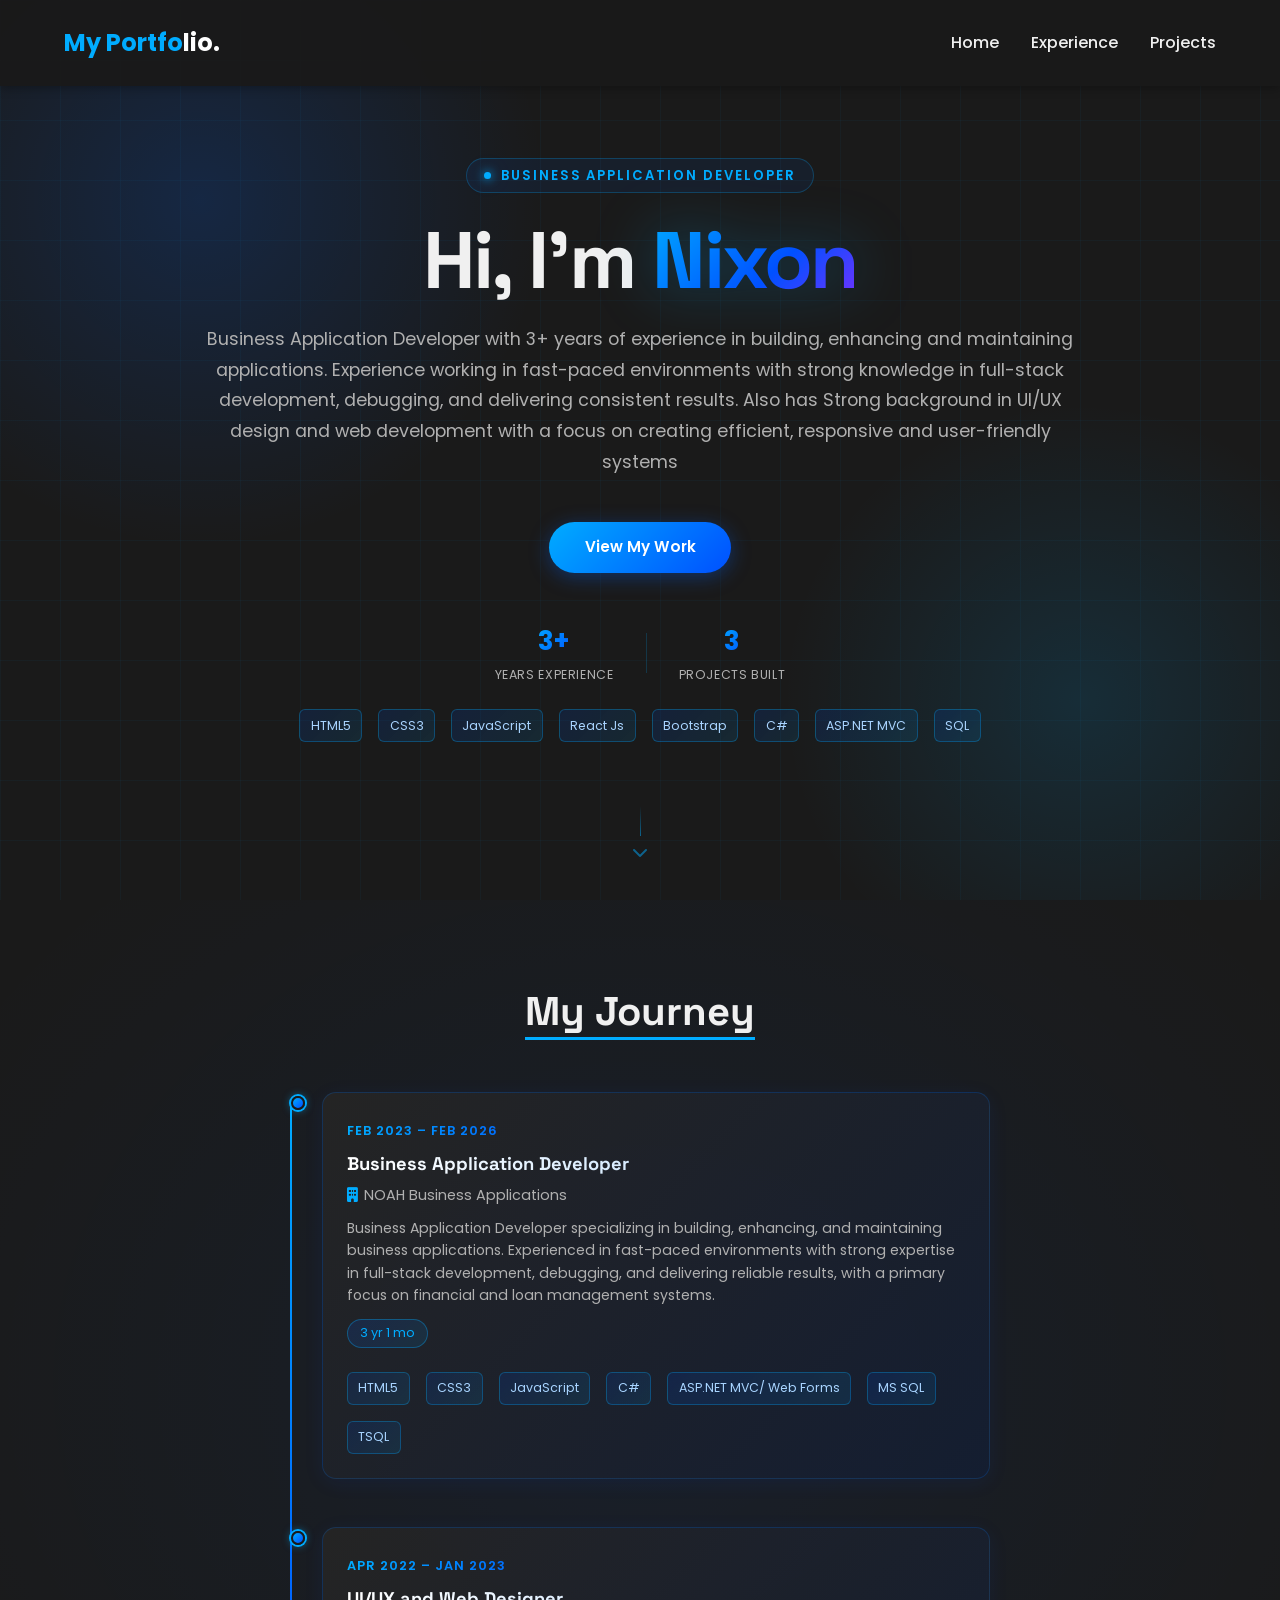
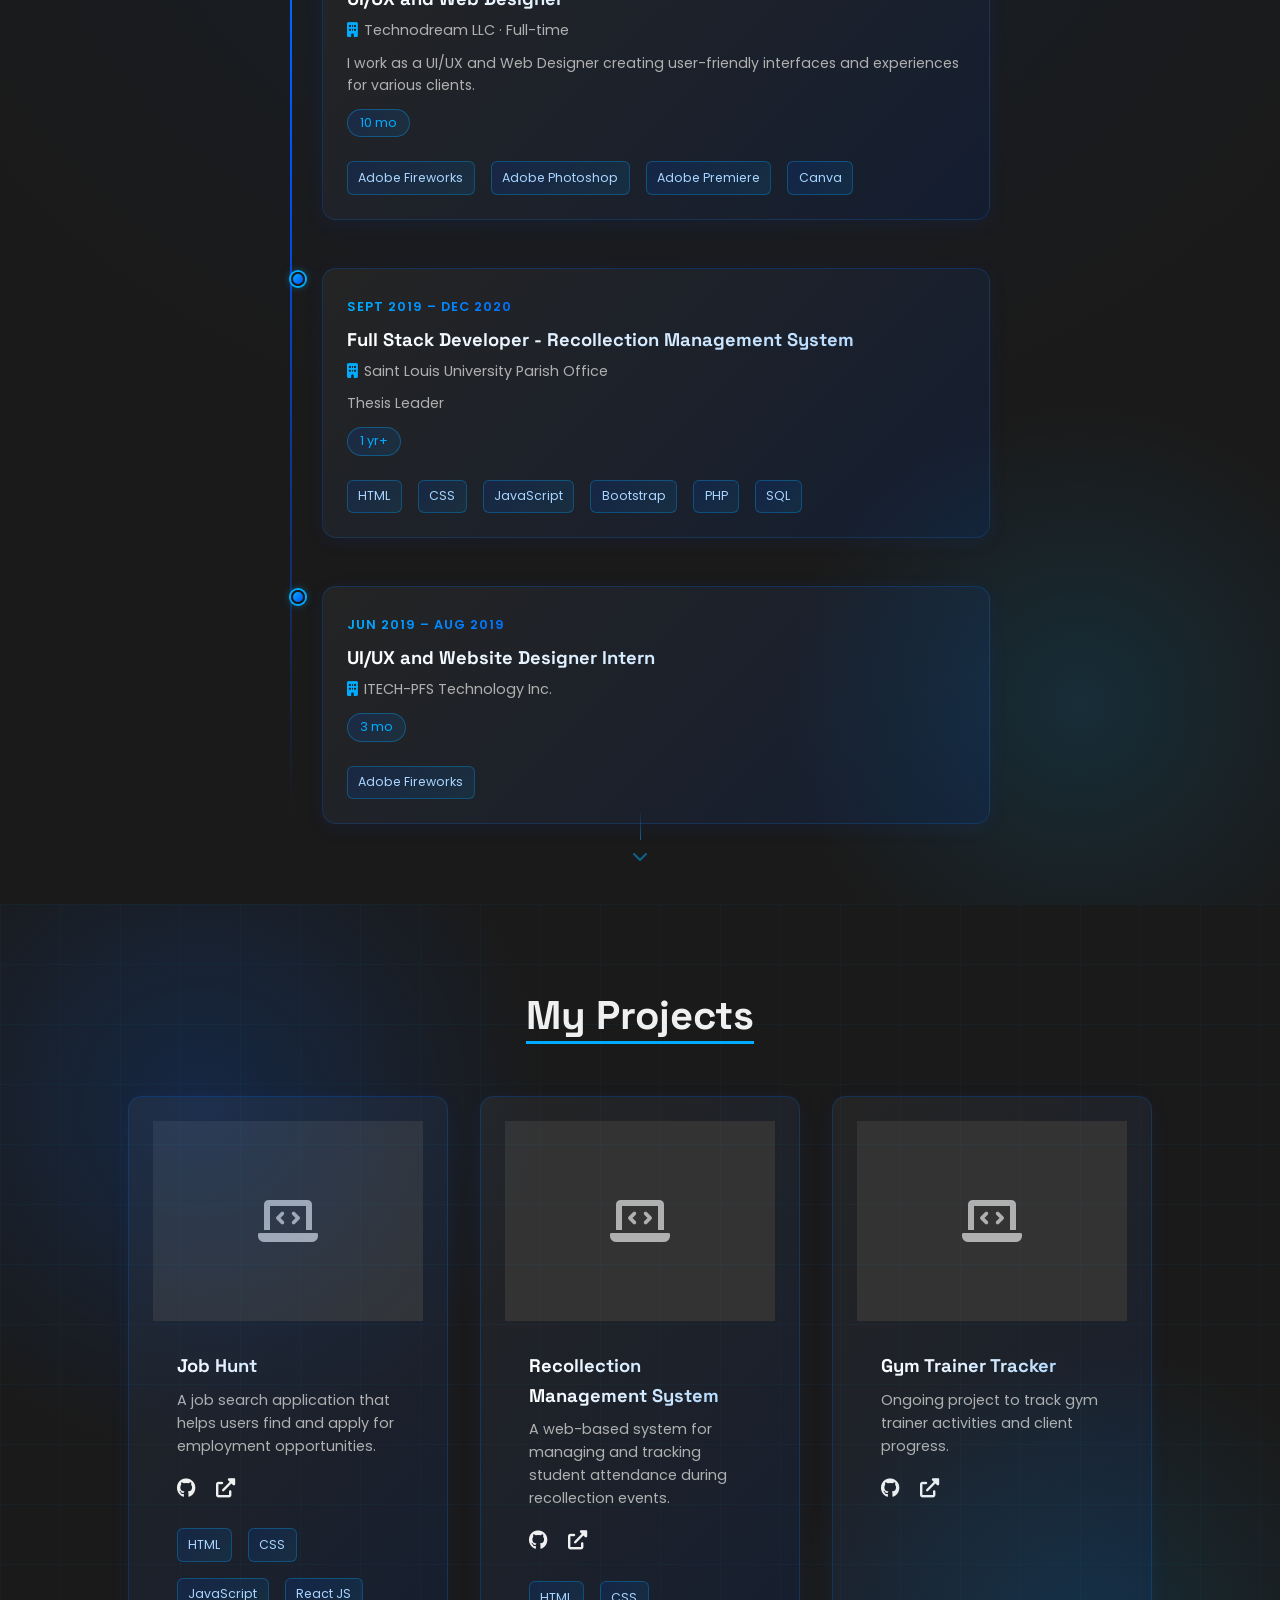
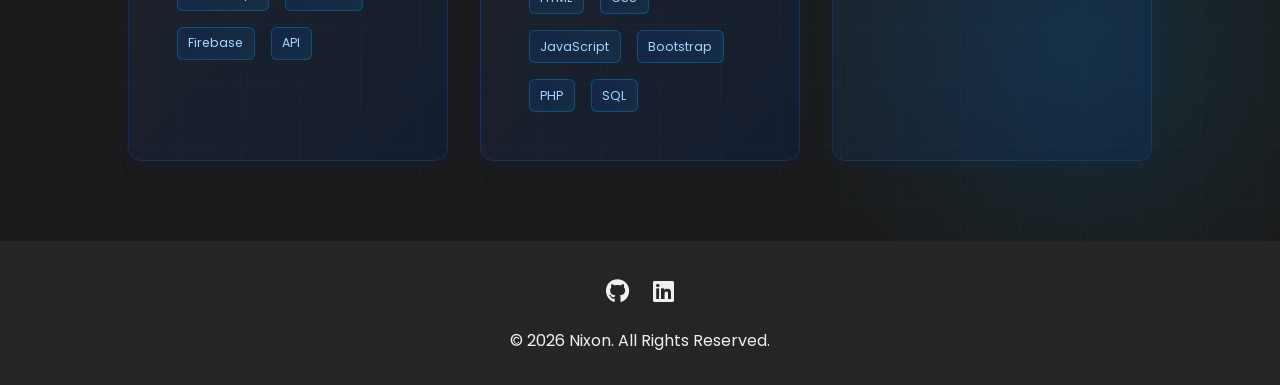
==== commit fe5a1b10: "change label from full stack to business dev" ====
--- a/index.html
+++ b/index.html
@@ -25,12 +25,12 @@
     <section id="home" class="hero">
         <div class="hero-grid"></div>
         <div class="hero-content">
-            <p class="hero-label"><span></span> Full Stack Developer</p>
+            <p class="hero-label"><span></span> Business Application Developer</p>
             <h1>Hi, I'm <span>Nixon</span></h1>
             <p class="hero-sub">Business Application Developer with 3+ years of experience in building, enhancing and maintaining
-applications. Experience working in fast-paced environments with strong knowledge in full-stack
-development, debugging, and delivering consistent results. Also has Strong background in UI/UX design and
-web development with a focus on creating efficient, responsive and user-friendly systems</p>
+            applications. Experience working in fast-paced environments with strong knowledge in full-stack
+            development, debugging, and delivering consistent results. Also has Strong background in UI/UX design and
+            web development with a focus on creating efficient, responsive and user-friendly systems</p>
             <div class="hero-btns">
                 <a href="#projects" class="btn">View My Work</a>
               <!-- <a href="mailto:nixon.jamel890@gmail.com" class="btn btn-outline">
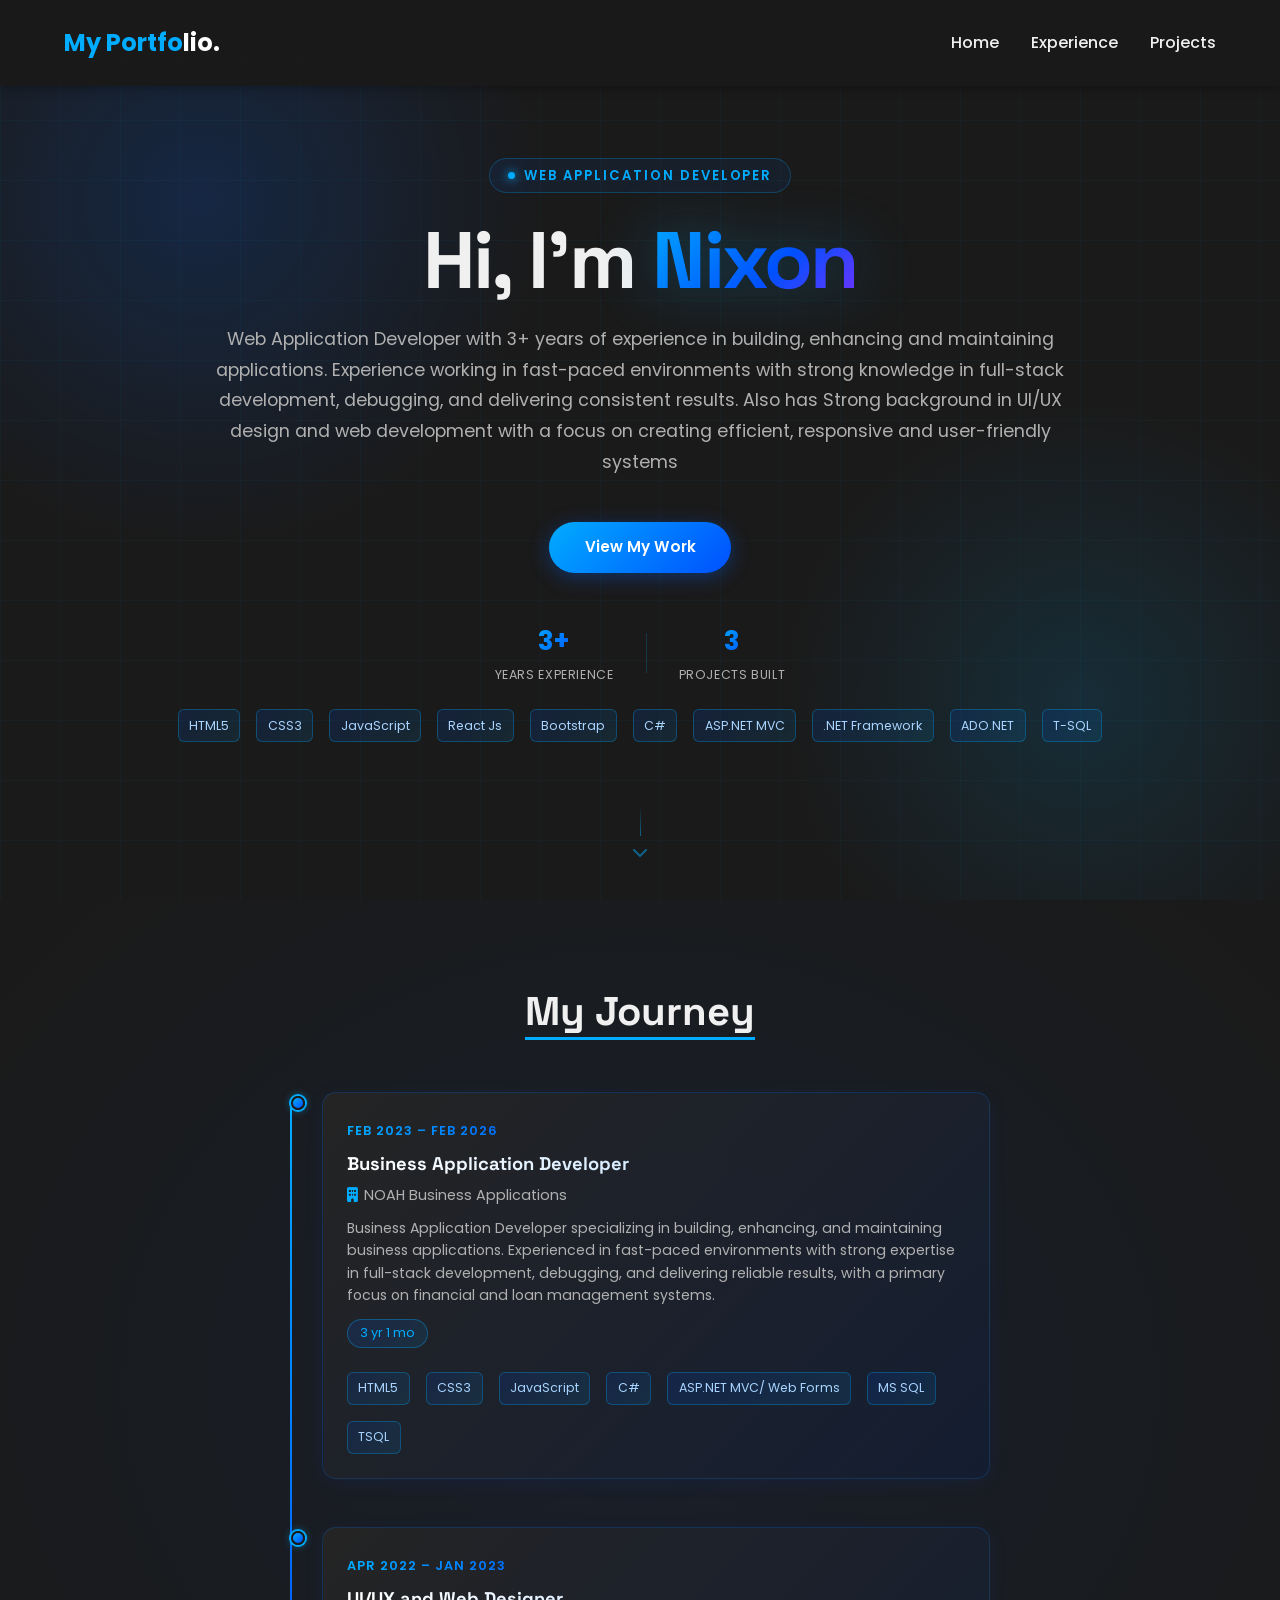
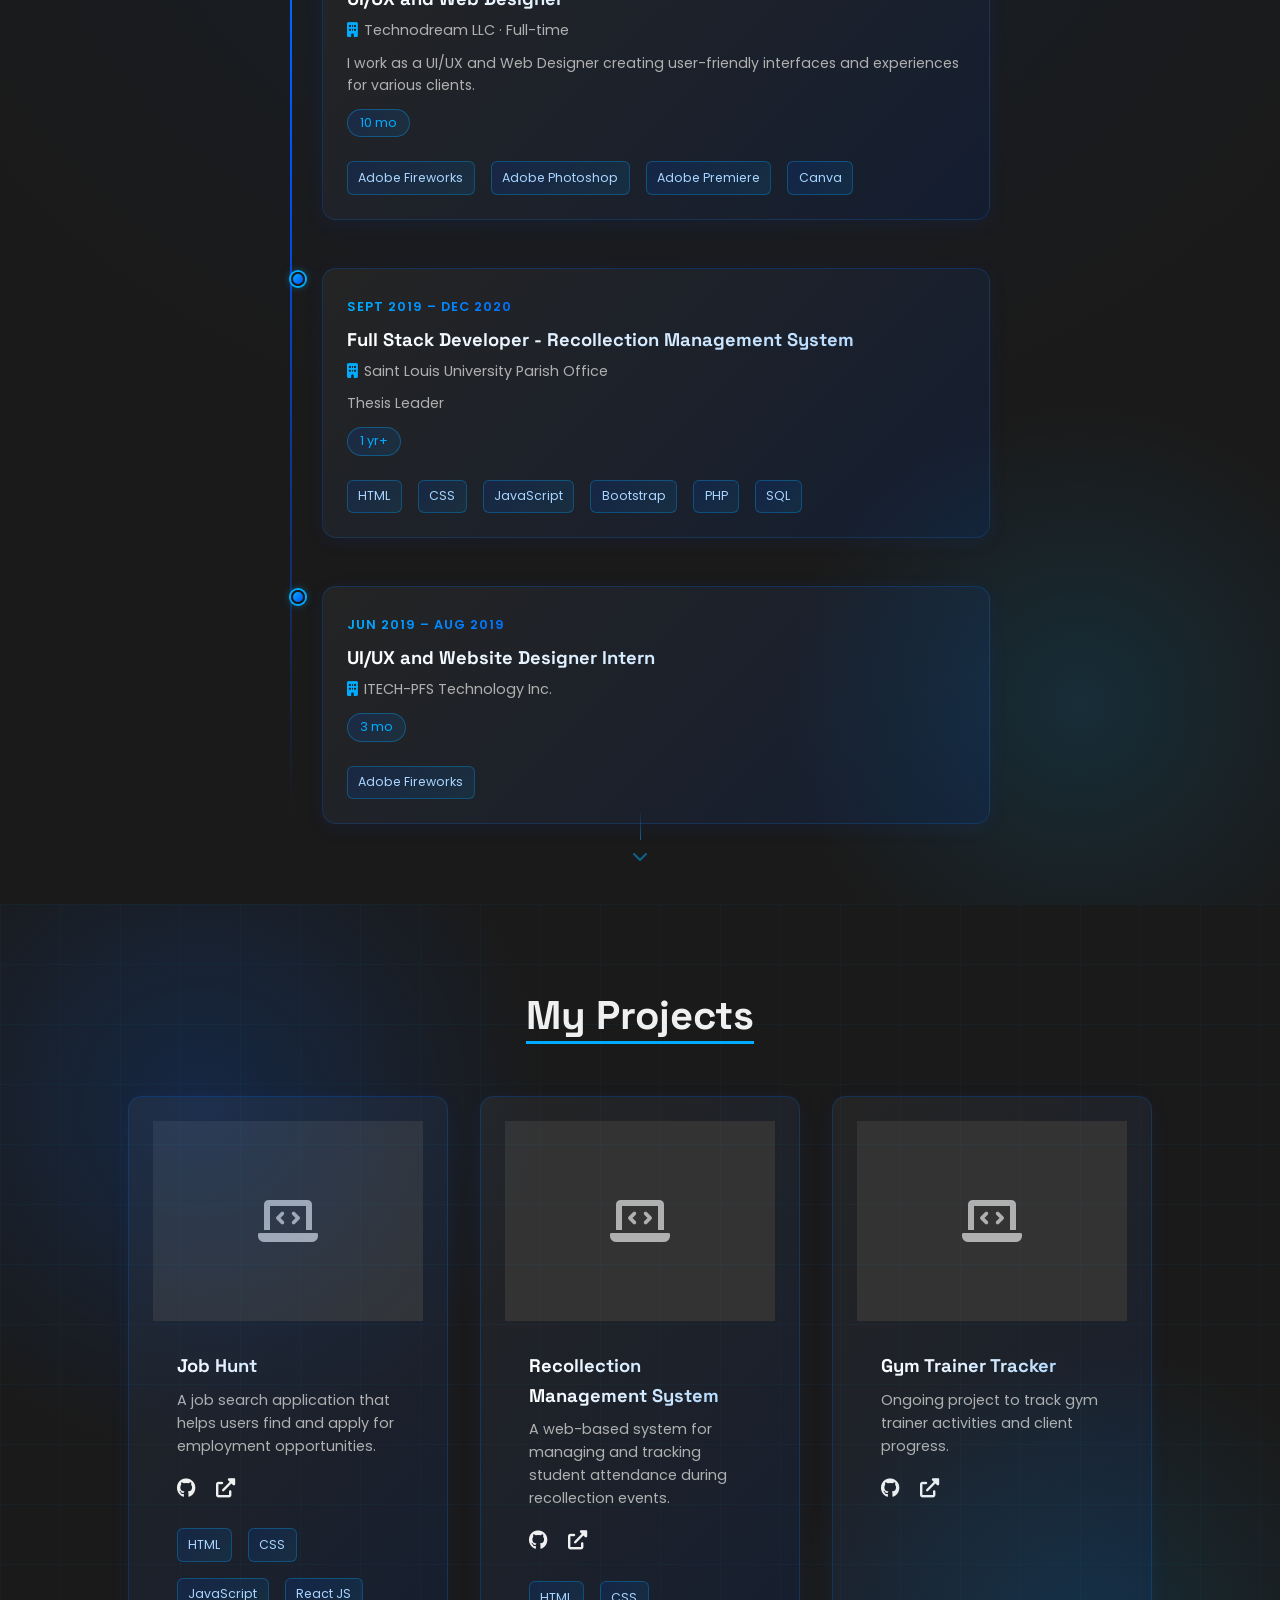
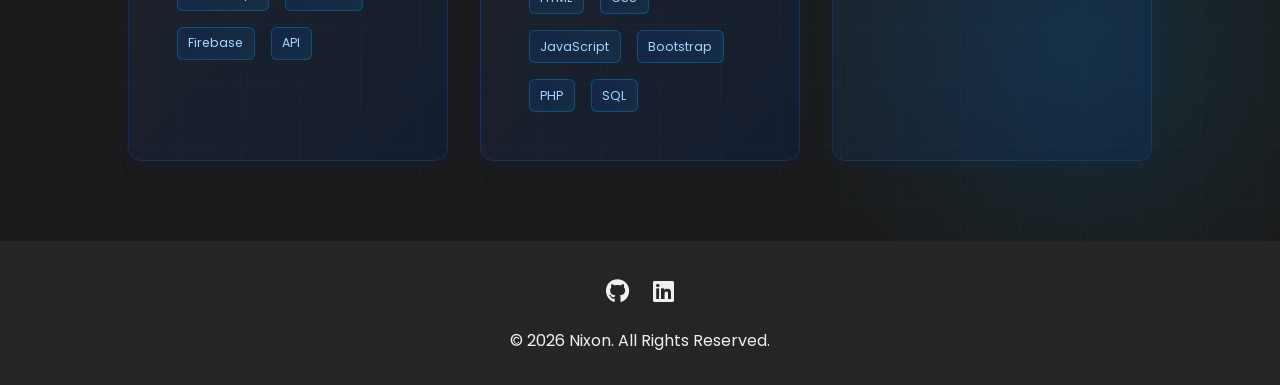
==== commit 9bc7e982: "Change text" ====
--- a/index.html
+++ b/index.html
@@ -25,9 +25,9 @@
     <section id="home" class="hero">
         <div class="hero-grid"></div>
         <div class="hero-content">
-            <p class="hero-label"><span></span> Business Application Developer</p>
+            <p class="hero-label"><span></span> Web Application Developer</p>
             <h1>Hi, I'm <span>Nixon</span></h1>
-            <p class="hero-sub">Business Application Developer with 3+ years of experience in building, enhancing and maintaining
+            <p class="hero-sub">Web Application Developer with 3+ years of experience in building, enhancing and maintaining
             applications. Experience working in fast-paced environments with strong knowledge in full-stack
             development, debugging, and delivering consistent results. Also has Strong background in UI/UX design and
             web development with a focus on creating efficient, responsive and user-friendly systems</p>
@@ -58,7 +58,9 @@
                 <span class="skill-tag-experience">Bootstrap</span>
                 <span class="skill-tag-experience">C#</span>
                 <span class="skill-tag-experience">ASP.NET MVC</span>
-                <span class="skill-tag-experience">SQL</span>
+                <span class="skill-tag-experience">.NET Framework</span>
+                <span class="skill-tag-experience">ADO.NET</span>
+                <span class="skill-tag-experience">T-SQL</span>
             </div>
 
         </div>
